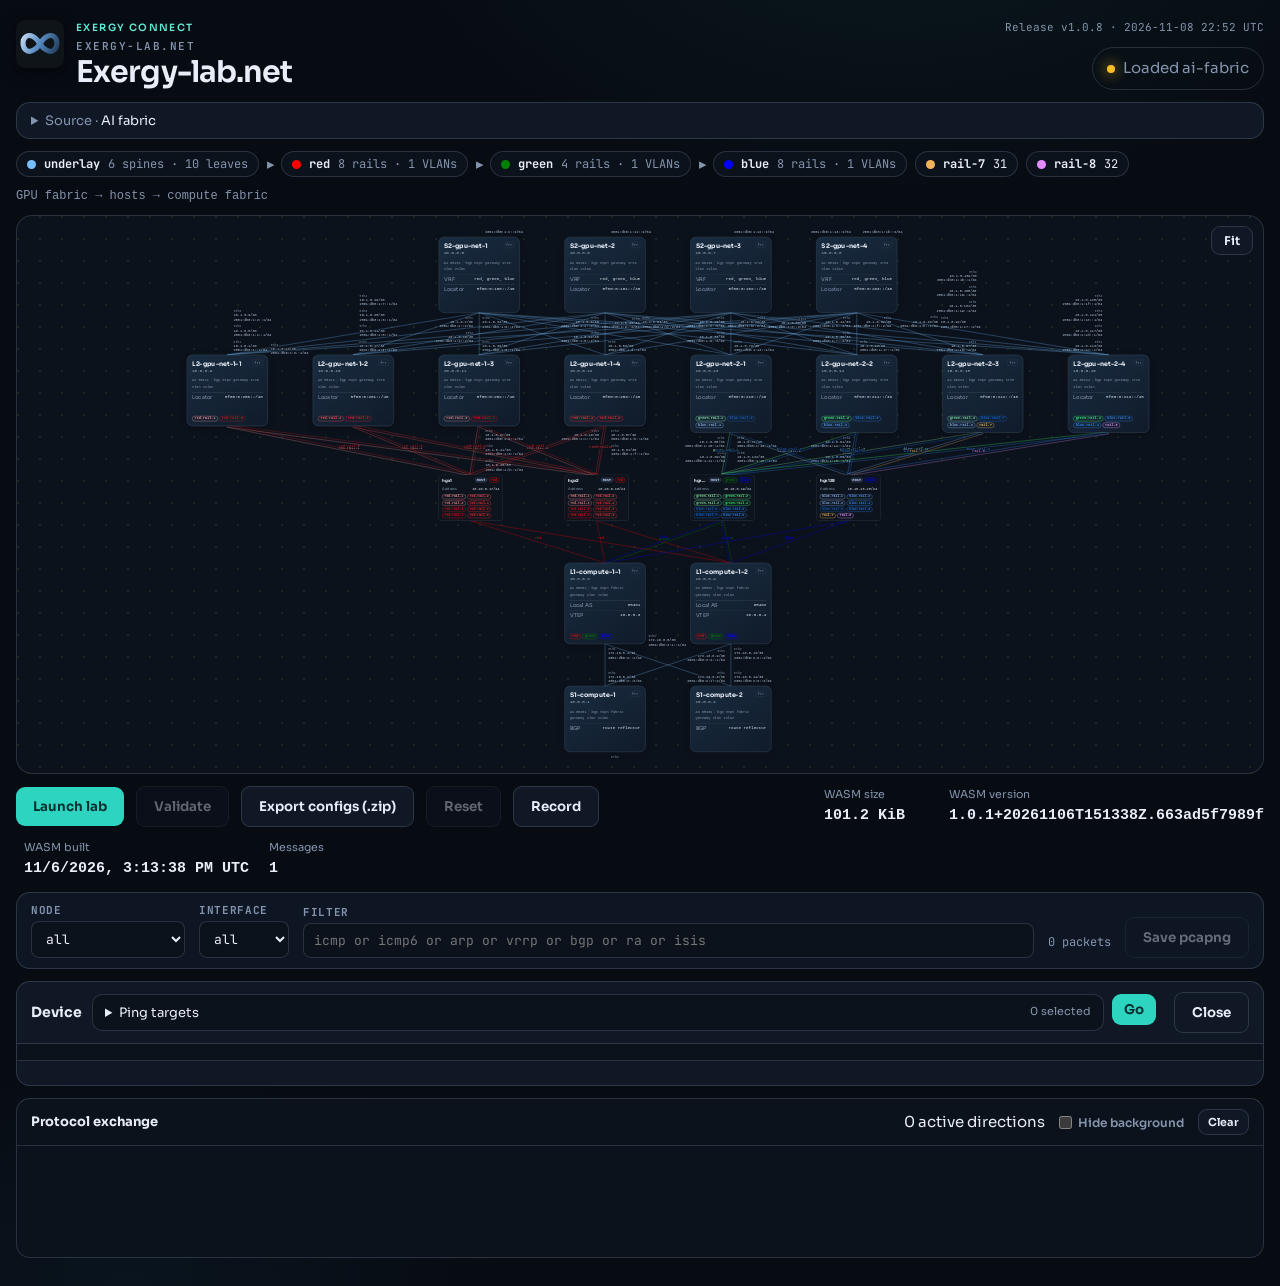
==== docs/lab.net/index.html @ 7f2e13d9 "Publish lab.net browser release v1.0.8 Source commit: 663ad5f7989fc6b03a94d990abc9e445df54688b" ====
<!doctype html><html lang=en><meta charset=utf-8><meta name=viewport content="width=device-width,initial-scale=1"><title>Exergy-lab.net — Exergy Connect</title><link rel=icon href=./favicon.svg type=image/svg+xml><link rel=preconnect href=https://fonts.googleapis.com><link rel=preconnect href=https://fonts.gstatic.com crossorigin><link href="https://fonts.googleapis.com/css2?family=JetBrains+Mono:wght@400;500;600&family=Sora:wght@400;500;600;700&display=swap" rel=stylesheet><link rel=stylesheet href=./styles.css><main><header><time class=release-date datetime=2026-11-08T22:52Z title="Release date and time (UTC)">Release v1.0.8 · 2026-11-08 22:52 UTC</time><div class=brand><img class=brand-logo src=./favicon.svg width=48 height=48 alt="Exergy Connect"><div class=brand-copy><div class=brand-kicker>Exergy Connect</div><p class=eyebrow id=lab-eyebrow>EXERGY-LAB.NET<h1>Exergy-lab.net</h1></div></div><div class=status><span id=status-dot></span><span id=status>Loading labs</span></div></header><section id=error-feedback class=error-feedback role=alert hidden><div><strong id=error-context></strong><p id=error-message></div><button type=button id=error-dismiss aria-label="Dismiss error">Dismiss</button></section><details id=source-selection class=source-selection open><summary>Source · <span id=source-selection-title>Choose a lab</span></summary><section class=lab-picker aria-label="Lab selection"><label for=lab-source>Source</label> <select id=lab-source disabled=disabled><option value=bundled>Bundled<option value=local-agent>Local agent</select> <label for=lab-select>Lab</label> <select id=lab-select disabled=disabled><option value="">Loading…</select> <button id=open-fabric-designer type=button class=secondary>Fabric designer</button> <button id=view-source type=button class=secondary disabled=disabled>View source</button><p class=lab-summary id=lab-summary>Choose a lab from <code>public/examples/</code>.</section></details><details id=lab-instructions class=lab-instructions hidden><summary>Lab instructions</summary><div data-instructions></div></details><dialog id=fabric-designer aria-labelledby=fabric-designer-title><form><h2 id=fabric-designer-title>Design a fabric</h2><p>Connect every leaf to every spine, and every spine to every superspine.<fieldset><legend>Scale</legend><label>Superspines <input name=superspines type=number min=0 max=16 step=1 value=0 required></label> <label>Spines <input name=spines type=number min=1 max=128 step=1 value=2 required></label> <label>Leaves <input name=leaves type=number min=1 max=256 step=1 value=4 required></label></fieldset><fieldset><legend>Test clients</legend><label>Clients per leaf <input name=clientsPerLeaf type=number min=0 max=8 step=1 value=1 required></label> <label>Client attachment <select name=clientMultihoming><option value=single>Single leaf<option value=ecmp>Routed ECMP<option value=bond>Bond — single IP</select> <small id=client-attachment-help></small></label></fieldset><fieldset><legend>Protocols</legend><label>IGP / underlay <select name=igp><option value=ospf>OSPF<option value=isis>IS-IS<option value=ebgp selected=selected>eBGP</select></label> <label>Overlay <select name=overlay><option value=none>None<option value=vxlan>VXLAN + EVPN<option value=srv6>SRv6</select></label></fieldset><label><input name=dualLoopback type=checkbox disabled=disabled> Dual loopbacks</label><p id=fabric-loopback-help>Select an overlay to use separate underlay and overlay loopbacks.<fieldset id=fabric-srv6-options hidden><legend>SRv6</legend><label><input name=srv6Static type=checkbox> Static transport</label> <label><input name=srv6Usid type=checkbox> SRv6 uSID</label><p>Generates locator and transport configuration. SRv6 data forwarding requires a native dataplane.</fieldset><output aria-live=polite></output><p role=alert><div class=fabric-designer-actions><button type=button class=secondary data-close>Cancel</button> <button type=submit>Generate and open lab</button></div></form></dialog><section class=topology id=topology aria-label="Lab topology"></section><section class=controls><button id=launch disabled=disabled>Launch lab</button> <button id=validate class=secondary disabled=disabled title="This lab has no validate section">Validate</button> <button id=export-configs class=secondary disabled=disabled>Export configs (.zip)</button> <button id=reset class=secondary disabled=disabled>Reset</button> <button id=capture class=secondary disabled=disabled>Record</button><div class=metric><span>WASM size</span><strong id=wasm-size>—</strong></div><div class=metric><span>WASM version</span><strong id=wasm-version>—</strong></div><div class=metric><span>WASM built</span><strong id=wasm-built>—</strong></div><div class=metric><span>Messages</span><strong id=message-count>0</strong></div></section><section class=capture-bar id=capture-bar hidden><label>Node <select id=capture-node><option value=all>all</select></label> <label>Interface <select id=capture-if><option value=all>all</select></label> <label class=capture-filter>Filter <input id=capture-filter spellcheck=false placeholder="icmp or icmp6 or arp or vrrp or bgp or ra or isis" autocomplete=off></label> <span id=capture-count>0 packets</span> <button type=button id=capture-save class=secondary disabled=disabled>Save pcapng</button></section><section class=inspect id=inspect hidden><div class=inspect-head><h2 id=inspect-title>Device</h2><div class=inspect-actions id=inspect-actions hidden><details id=ping-picker class=ping-picker><summary>Ping targets <span id=ping-selection-count>0 selected</span></summary><div class=ping-picker-body><div class=ping-picker-toolbar><span>Click targets to toggle</span> <button type=button id=ping-select-all class=secondary>Select all</button> <button type=button id=ping-clear class=secondary>Clear</button></div><div id=ping-target role=group aria-label="Ping targets"></div></div></details><button type=button id=ping-run>Go</button> <span id=mrc-actions></span></div><button type=button id=inspect-diff class=secondary hidden>Diff</button> <button type=button id=inspect-close class=secondary>Close</button></div><div id=inspect-diff-result aria-live=polite></div><div class=inspect-tabs id=inspect-tabs role=tablist></div><div class=inspect-pane id=inspect-body></div></section><section class=console-wrap><div class=console-head><h2>Protocol exchange</h2><div class=console-tools><span id=animation-summary title="Animations summarize bursts; recent individual events remain in the protocol log (latest 2,000 entries).">0 active directions</span> <label class=console-filter title="Hide periodic background traffic, including BGP keep-alives, from the protocol log and topology animation."><input id=hide-background type=checkbox> Hide background</label> <button id=clear>Clear</button></div></div><ol id=log class=console><li class=muted>Select a lab, then press “Launch lab”. Click a node to inspect RIB / ARP / MAC.</ol></section><dialog id=capture-dialog aria-labelledby=capture-title><div class=capture-viewer-toolbar><h2 id=capture-title>Packet capture</h2><button type=button id=capture-close class=secondary>Close</button></div><iframe id=capture-frame title="Packet capture viewer"></iframe></dialog><dialog id=source-dialog aria-labelledby=source-title><div class=source-toolbar><h2 id=source-title>Lab source</h2><div><button type=button id=source-document class=secondary>YAML</button> <button type=button id=source-resolved-yaml class=secondary>Resolved YAML</button> <button type=button id=source-resolved class=secondary>Resolved JSON</button> <button type=button id=source-copy class=secondary>Copy</button> <button type=button id=source-close class=secondary>Close</button></div></div><pre id=source-body></pre></dialog><dialog id=export-dialog aria-labelledby=export-title><form id=export-form><h2 id=export-title>Export device configs</h2><p>Choose the device flavors for this export.</p><label for=export-router-flavor>Routers</label> <select id=export-router-flavor></select> <label for=export-host-flavor>Hosts</label> <select id=export-host-flavor></select><p>Switches use Linux bridges.<details id=export-compatibility><summary>Flavor compatibility</summary><ul id=export-compatibility-list></ul></details><fieldset id=export-netbox><legend>NetBox</legend><p class=export-hint>Export runs the full validation gate, then creates the site, devices, wiring, and rendered configs. Allow this page's origin in NetBox <code>CORS_ORIGIN_WHITELIST</code>. Auth uses <code>Authorization: Token</code>.</p><label for=export-netbox-url>URL</label> <input id=export-netbox-url name=netboxUrl type=url placeholder=http://127.0.0.1:8000 autocomplete=off> <label for=export-netbox-token>API token</label> <input id=export-netbox-token name=netboxToken type=password autocomplete=off> <label class=export-remember><input id=export-netbox-remember type=checkbox> Save URL and token in this browser</label> <label for=export-netbox-site>Site name</label> <input id=export-netbox-site name=netboxSite autocomplete=off><div class=export-budgets><label>Spine ports <input id=export-budget-spine name=budgetSpine type=number min=1 value=64></label> <label>Leaf ports <input id=export-budget-leaf name=budgetLeaf type=number min=1 value=64></label> <label>Host ports <input id=export-budget-host name=budgetHost type=number min=1 value=10></label></div></fieldset><p id=export-error role=alert hidden><div id=export-progress hidden><div class=export-progress-track aria-hidden=true><div id=export-progress-bar class=export-progress-bar></div></div><p id=export-status role=status aria-live=polite></div><div class=export-actions><button type=button id=export-cancel class=secondary>Cancel</button> <button type=button id=export-netbox-submit class=secondary>Export to NetBox</button> <button type=submit>Download ZIP</button></div></form></dialog></main><script type=module src=./app.js></script>
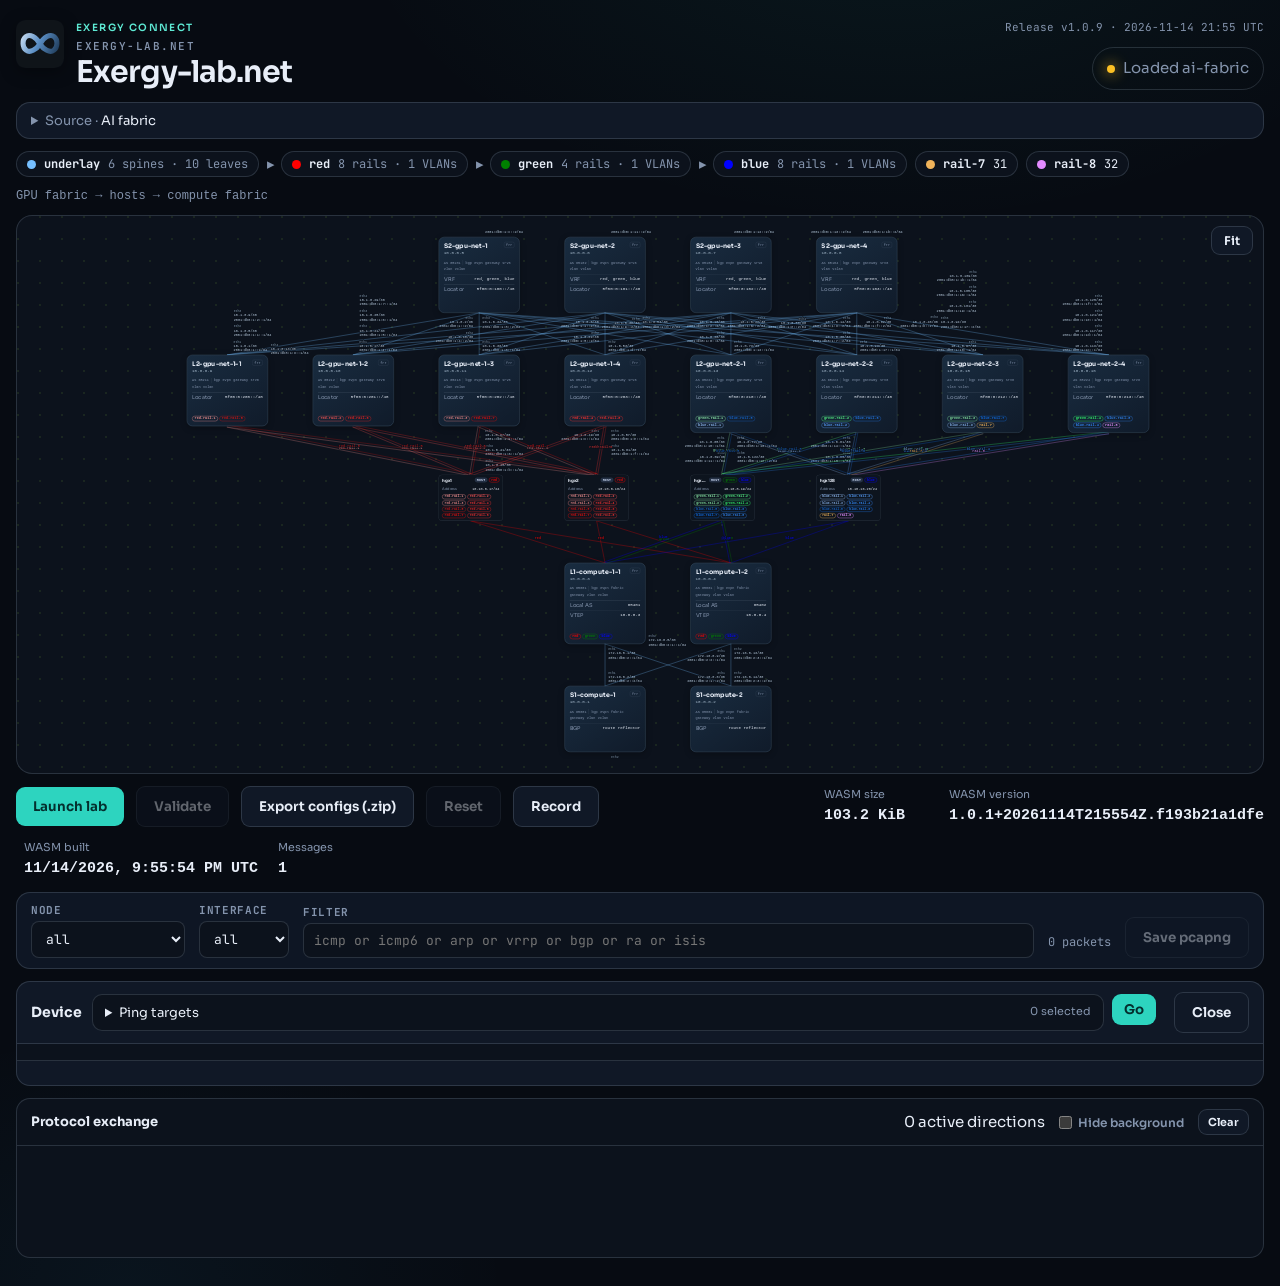
==== commit 0652efb2: "Publish lab.net browser release v1.0.9 Source commit: f193b21a1dfeab63eca762823378514d87c9596d" ====
--- a/docs/lab.net/index.html
+++ b/docs/lab.net/index.html
@@ -1 +1 @@
-<!doctype html><html lang=en><meta charset=utf-8><meta name=viewport content="width=device-width,initial-scale=1"><title>Exergy-lab.net — Exergy Connect</title><link rel=icon href=./favicon.svg type=image/svg+xml><link rel=preconnect href=https://fonts.googleapis.com><link rel=preconnect href=https://fonts.gstatic.com crossorigin><link href="https://fonts.googleapis.com/css2?family=JetBrains+Mono:wght@400;500;600&family=Sora:wght@400;500;600;700&display=swap" rel=stylesheet><link rel=stylesheet href=./styles.css><main><header><time class=release-date datetime=2026-11-08T22:52Z title="Release date and time (UTC)">Release v1.0.8 · 2026-11-08 22:52 UTC</time><div class=brand><img class=brand-logo src=./favicon.svg width=48 height=48 alt="Exergy Connect"><div class=brand-copy><div class=brand-kicker>Exergy Connect</div><p class=eyebrow id=lab-eyebrow>EXERGY-LAB.NET<h1>Exergy-lab.net</h1></div></div><div class=status><span id=status-dot></span><span id=status>Loading labs</span></div></header><section id=error-feedback class=error-feedback role=alert hidden><div><strong id=error-context></strong><p id=error-message></div><button type=button id=error-dismiss aria-label="Dismiss error">Dismiss</button></section><details id=source-selection class=source-selection open><summary>Source · <span id=source-selection-title>Choose a lab</span></summary><section class=lab-picker aria-label="Lab selection"><label for=lab-source>Source</label> <select id=lab-source disabled=disabled><option value=bundled>Bundled<option value=local-agent>Local agent</select> <label for=lab-select>Lab</label> <select id=lab-select disabled=disabled><option value="">Loading…</select> <button id=open-fabric-designer type=button class=secondary>Fabric designer</button> <button id=view-source type=button class=secondary disabled=disabled>View source</button><p class=lab-summary id=lab-summary>Choose a lab from <code>public/examples/</code>.</section></details><details id=lab-instructions class=lab-instructions hidden><summary>Lab instructions</summary><div data-instructions></div></details><dialog id=fabric-designer aria-labelledby=fabric-designer-title><form><h2 id=fabric-designer-title>Design a fabric</h2><p>Connect every leaf to every spine, and every spine to every superspine.<fieldset><legend>Scale</legend><label>Superspines <input name=superspines type=number min=0 max=16 step=1 value=0 required></label> <label>Spines <input name=spines type=number min=1 max=128 step=1 value=2 required></label> <label>Leaves <input name=leaves type=number min=1 max=256 step=1 value=4 required></label></fieldset><fieldset><legend>Test clients</legend><label>Clients per leaf <input name=clientsPerLeaf type=number min=0 max=8 step=1 value=1 required></label> <label>Client attachment <select name=clientMultihoming><option value=single>Single leaf<option value=ecmp>Routed ECMP<option value=bond>Bond — single IP</select> <small id=client-attachment-help></small></label></fieldset><fieldset><legend>Protocols</legend><label>IGP / underlay <select name=igp><option value=ospf>OSPF<option value=isis>IS-IS<option value=ebgp selected=selected>eBGP</select></label> <label>Overlay <select name=overlay><option value=none>None<option value=vxlan>VXLAN + EVPN<option value=srv6>SRv6</select></label></fieldset><label><input name=dualLoopback type=checkbox disabled=disabled> Dual loopbacks</label><p id=fabric-loopback-help>Select an overlay to use separate underlay and overlay loopbacks.<fieldset id=fabric-srv6-options hidden><legend>SRv6</legend><label><input name=srv6Static type=checkbox> Static transport</label> <label><input name=srv6Usid type=checkbox> SRv6 uSID</label><p>Generates locator and transport configuration. SRv6 data forwarding requires a native dataplane.</fieldset><output aria-live=polite></output><p role=alert><div class=fabric-designer-actions><button type=button class=secondary data-close>Cancel</button> <button type=submit>Generate and open lab</button></div></form></dialog><section class=topology id=topology aria-label="Lab topology"></section><section class=controls><button id=launch disabled=disabled>Launch lab</button> <button id=validate class=secondary disabled=disabled title="This lab has no validate section">Validate</button> <button id=export-configs class=secondary disabled=disabled>Export configs (.zip)</button> <button id=reset class=secondary disabled=disabled>Reset</button> <button id=capture class=secondary disabled=disabled>Record</button><div class=metric><span>WASM size</span><strong id=wasm-size>—</strong></div><div class=metric><span>WASM version</span><strong id=wasm-version>—</strong></div><div class=metric><span>WASM built</span><strong id=wasm-built>—</strong></div><div class=metric><span>Messages</span><strong id=message-count>0</strong></div></section><section class=capture-bar id=capture-bar hidden><label>Node <select id=capture-node><option value=all>all</select></label> <label>Interface <select id=capture-if><option value=all>all</select></label> <label class=capture-filter>Filter <input id=capture-filter spellcheck=false placeholder="icmp or icmp6 or arp or vrrp or bgp or ra or isis" autocomplete=off></label> <span id=capture-count>0 packets</span> <button type=button id=capture-save class=secondary disabled=disabled>Save pcapng</button></section><section class=inspect id=inspect hidden><div class=inspect-head><h2 id=inspect-title>Device</h2><div class=inspect-actions id=inspect-actions hidden><details id=ping-picker class=ping-picker><summary>Ping targets <span id=ping-selection-count>0 selected</span></summary><div class=ping-picker-body><div class=ping-picker-toolbar><span>Click targets to toggle</span> <button type=button id=ping-select-all class=secondary>Select all</button> <button type=button id=ping-clear class=secondary>Clear</button></div><div id=ping-target role=group aria-label="Ping targets"></div></div></details><button type=button id=ping-run>Go</button> <span id=mrc-actions></span></div><button type=button id=inspect-diff class=secondary hidden>Diff</button> <button type=button id=inspect-close class=secondary>Close</button></div><div id=inspect-diff-result aria-live=polite></div><div class=inspect-tabs id=inspect-tabs role=tablist></div><div class=inspect-pane id=inspect-body></div></section><section class=console-wrap><div class=console-head><h2>Protocol exchange</h2><div class=console-tools><span id=animation-summary title="Animations summarize bursts; recent individual events remain in the protocol log (latest 2,000 entries).">0 active directions</span> <label class=console-filter title="Hide periodic background traffic, including BGP keep-alives, from the protocol log and topology animation."><input id=hide-background type=checkbox> Hide background</label> <button id=clear>Clear</button></div></div><ol id=log class=console><li class=muted>Select a lab, then press “Launch lab”. Click a node to inspect RIB / ARP / MAC.</ol></section><dialog id=capture-dialog aria-labelledby=capture-title><div class=capture-viewer-toolbar><h2 id=capture-title>Packet capture</h2><button type=button id=capture-close class=secondary>Close</button></div><iframe id=capture-frame title="Packet capture viewer"></iframe></dialog><dialog id=source-dialog aria-labelledby=source-title><div class=source-toolbar><h2 id=source-title>Lab source</h2><div><button type=button id=source-document class=secondary>YAML</button> <button type=button id=source-resolved-yaml class=secondary>Resolved YAML</button> <button type=button id=source-resolved class=secondary>Resolved JSON</button> <button type=button id=source-copy class=secondary>Copy</button> <button type=button id=source-close class=secondary>Close</button></div></div><pre id=source-body></pre></dialog><dialog id=export-dialog aria-labelledby=export-title><form id=export-form><h2 id=export-title>Export device configs</h2><p>Choose the device flavors for this export.</p><label for=export-router-flavor>Routers</label> <select id=export-router-flavor></select> <label for=export-host-flavor>Hosts</label> <select id=export-host-flavor></select><p>Switches use Linux bridges.<details id=export-compatibility><summary>Flavor compatibility</summary><ul id=export-compatibility-list></ul></details><fieldset id=export-netbox><legend>NetBox</legend><p class=export-hint>Export runs the full validation gate, then creates the site, devices, wiring, and rendered configs. Allow this page's origin in NetBox <code>CORS_ORIGIN_WHITELIST</code>. Auth uses <code>Authorization: Token</code>.</p><label for=export-netbox-url>URL</label> <input id=export-netbox-url name=netboxUrl type=url placeholder=http://127.0.0.1:8000 autocomplete=off> <label for=export-netbox-token>API token</label> <input id=export-netbox-token name=netboxToken type=password autocomplete=off> <label class=export-remember><input id=export-netbox-remember type=checkbox> Save URL and token in this browser</label> <label for=export-netbox-site>Site name</label> <input id=export-netbox-site name=netboxSite autocomplete=off><div class=export-budgets><label>Spine ports <input id=export-budget-spine name=budgetSpine type=number min=1 value=64></label> <label>Leaf ports <input id=export-budget-leaf name=budgetLeaf type=number min=1 value=64></label> <label>Host ports <input id=export-budget-host name=budgetHost type=number min=1 value=10></label></div></fieldset><p id=export-error role=alert hidden><div id=export-progress hidden><div class=export-progress-track aria-hidden=true><div id=export-progress-bar class=export-progress-bar></div></div><p id=export-status role=status aria-live=polite></div><div class=export-actions><button type=button id=export-cancel class=secondary>Cancel</button> <button type=button id=export-netbox-submit class=secondary>Export to NetBox</button> <button type=submit>Download ZIP</button></div></form></dialog></main><script type=module src=./app.js></script>+<!doctype html><html lang=en><meta charset=utf-8><meta name=viewport content="width=device-width,initial-scale=1"><title>Exergy-lab.net — Exergy Connect</title><link rel=icon href=./favicon.svg type=image/svg+xml><link rel=preconnect href=https://fonts.googleapis.com><link rel=preconnect href=https://fonts.gstatic.com crossorigin><link href="https://fonts.googleapis.com/css2?family=JetBrains+Mono:wght@400;500;600&family=Sora:wght@400;500;600;700&display=swap" rel=stylesheet><link rel=stylesheet href=./styles.css><main><header><time class=release-date datetime=2026-11-14T21:55Z title="Release date and time (UTC)">Release v1.0.9 · 2026-11-14 21:55 UTC</time><div class=brand><img class=brand-logo src=./favicon.svg width=48 height=48 alt="Exergy Connect"><div class=brand-copy><div class=brand-kicker>Exergy Connect</div><p class=eyebrow id=lab-eyebrow>EXERGY-LAB.NET<h1>Exergy-lab.net</h1></div></div><div class=status><span id=status-dot></span><span id=status>Loading labs</span></div></header><section id=error-feedback class=error-feedback role=alert hidden><div><strong id=error-context></strong><p id=error-message></div><button type=button id=error-dismiss aria-label="Dismiss error">Dismiss</button></section><details id=source-selection class=source-selection open><summary>Source · <span id=source-selection-title>Choose a lab</span></summary><section class=lab-picker aria-label="Lab selection"><label for=lab-source>Source</label> <select id=lab-source disabled=disabled><option value=bundled>Bundled<option value=local-agent>Local agent</select> <label for=lab-select>Lab</label> <select id=lab-select disabled=disabled><option value="">Loading…</select> <button id=open-fabric-designer type=button class=secondary>Fabric designer</button> <button id=view-source type=button class=secondary disabled=disabled>View source</button><p class=lab-summary id=lab-summary>Choose a lab from <code>public/examples/</code>.</section></details><details id=lab-instructions class=lab-instructions hidden><summary>Lab instructions</summary><div data-instructions></div></details><dialog id=fabric-designer aria-labelledby=fabric-designer-title><form><h2 id=fabric-designer-title>Design a fabric</h2><p>Connect every leaf to every spine, and every spine to every superspine.<fieldset><legend>Scale</legend><label>Superspines <input name=superspines type=number min=0 max=16 step=1 value=0 required></label> <label>Spines <input name=spines type=number min=1 max=128 step=1 value=2 required></label> <label>Leaves <input name=leaves type=number min=1 max=256 step=1 value=4 required></label></fieldset><fieldset><legend>Test clients</legend><label>Clients per leaf <input name=clientsPerLeaf type=number min=0 max=8 step=1 value=1 required></label> <label>Client attachment <select name=clientMultihoming><option value=single>Single leaf<option value=ecmp>Routed ECMP<option value=bond>Bond — single IP</select> <small id=client-attachment-help></small></label></fieldset><fieldset><legend>Protocols</legend><label>IGP / underlay <select name=igp><option value=ospf>OSPF<option value=isis>IS-IS<option value=ebgp selected=selected>eBGP</select></label> <label>Overlay <select name=overlay><option value=none>None<option value=vxlan>VXLAN + EVPN<option value=srv6>SRv6</select></label></fieldset><label><input name=dualLoopback type=checkbox disabled=disabled> Dual loopbacks</label><p id=fabric-loopback-help>Select an overlay to use separate underlay and overlay loopbacks.<fieldset id=fabric-srv6-options hidden><legend>SRv6</legend><label><input name=srv6Static type=checkbox> Static transport</label> <label><input name=srv6Usid type=checkbox> SRv6 uSID</label><p>Generates locator and transport configuration. SRv6 data forwarding requires a native dataplane.</fieldset><output aria-live=polite></output><p role=alert><div class=fabric-designer-actions><button type=button class=secondary data-close>Cancel</button> <button type=submit>Generate and open lab</button></div></form></dialog><section class=topology id=topology aria-label="Lab topology"></section><section class=controls><button id=launch disabled=disabled>Launch lab</button> <button id=validate class=secondary disabled=disabled title="This lab has no validate section">Validate</button> <button id=export-configs class=secondary disabled=disabled>Export configs (.zip)</button> <button id=reset class=secondary disabled=disabled>Reset</button> <button id=capture class=secondary disabled=disabled>Record</button><div class=metric><span>WASM size</span><strong id=wasm-size>—</strong></div><div class=metric><span>WASM version</span><strong id=wasm-version>—</strong></div><div class=metric><span>WASM built</span><strong id=wasm-built>—</strong></div><div class=metric><span>Messages</span><strong id=message-count>0</strong></div></section><section class=capture-bar id=capture-bar hidden><label>Node <select id=capture-node><option value=all>all</select></label> <label>Interface <select id=capture-if><option value=all>all</select></label> <label class=capture-filter>Filter <input id=capture-filter spellcheck=false placeholder="icmp or icmp6 or arp or vrrp or bgp or ra or isis" autocomplete=off></label> <span id=capture-count>0 packets</span> <button type=button id=capture-save class=secondary disabled=disabled>Save pcapng</button></section><section class=inspect id=inspect hidden><div class=inspect-head><h2 id=inspect-title>Device</h2><div class=inspect-actions id=inspect-actions hidden><details id=ping-picker class=ping-picker><summary>Ping targets <span id=ping-selection-count>0 selected</span></summary><div class=ping-picker-body><div class=ping-picker-toolbar><span>Click targets to toggle</span> <button type=button id=ping-select-all class=secondary>Select all</button> <button type=button id=ping-clear class=secondary>Clear</button></div><div id=ping-target role=group aria-label="Ping targets"></div></div></details><button type=button id=ping-run>Go</button> <span id=mrc-actions></span></div><button type=button id=inspect-diff class=secondary hidden>Diff</button> <button type=button id=inspect-close class=secondary>Close</button></div><div id=inspect-diff-result aria-live=polite></div><div class=inspect-tabs id=inspect-tabs role=tablist></div><div class=inspect-pane id=inspect-body></div></section><section class=console-wrap><div class=console-head><h2>Protocol exchange</h2><div class=console-tools><span id=animation-summary title="Animations summarize bursts; recent individual events remain in the protocol log (latest 2,000 entries).">0 active directions</span> <label class=console-filter title="Hide periodic background traffic, including BGP keep-alives, from the protocol log and topology animation."><input id=hide-background type=checkbox> Hide background</label> <button id=clear>Clear</button></div></div><ol id=log class=console><li class=muted>Select a lab, then press “Launch lab”. Click a node to inspect RIB / ARP / MAC.</ol></section><dialog id=capture-dialog aria-labelledby=capture-title><div class=capture-viewer-toolbar><h2 id=capture-title>Packet capture</h2><button type=button id=capture-close class=secondary>Close</button></div><iframe id=capture-frame title="Packet capture viewer"></iframe></dialog><dialog id=source-dialog aria-labelledby=source-title><div class=source-toolbar><h2 id=source-title>Lab source</h2><div><button type=button id=source-document class=secondary>YAML</button> <button type=button id=source-resolved-yaml class=secondary>Resolved YAML</button> <button type=button id=source-resolved class=secondary>Resolved JSON</button> <button type=button id=source-copy class=secondary>Copy</button> <button type=button id=source-close class=secondary>Close</button></div></div><pre id=source-body></pre></dialog><dialog id=export-dialog aria-labelledby=export-title><form id=export-form><h2 id=export-title>Export device configs</h2><p>Choose the device flavors for this export.</p><label for=export-router-flavor>Routers</label> <select id=export-router-flavor></select> <label for=export-host-flavor>Hosts</label> <select id=export-host-flavor></select><p>Switches use Linux bridges.<details id=export-compatibility><summary>Flavor compatibility</summary><ul id=export-compatibility-list></ul></details><fieldset id=export-netbox><legend>NetBox</legend><p class=export-hint>Export runs the full validation gate, then creates the site, devices, wiring, and rendered configs. Allow this page's origin in NetBox <code>CORS_ORIGIN_WHITELIST</code>. Auth uses <code>Authorization: Token</code>.</p><label for=export-netbox-url>URL</label> <input id=export-netbox-url name=netboxUrl type=url placeholder=http://127.0.0.1:8000 autocomplete=off> <label for=export-netbox-token>API token</label> <input id=export-netbox-token name=netboxToken type=password autocomplete=off> <label class=export-remember><input id=export-netbox-remember type=checkbox> Save URL and token in this browser</label> <label for=export-netbox-site>Site name</label> <input id=export-netbox-site name=netboxSite autocomplete=off><div class=export-budgets><label>Spine ports <input id=export-budget-spine name=budgetSpine type=number min=1 value=64></label> <label>Leaf ports <input id=export-budget-leaf name=budgetLeaf type=number min=1 value=64></label> <label>Host ports <input id=export-budget-host name=budgetHost type=number min=1 value=10></label></div></fieldset><p id=export-error role=alert hidden><div id=export-progress hidden><div class=export-progress-track aria-hidden=true><div id=export-progress-bar class=export-progress-bar></div></div><p id=export-status role=status aria-live=polite></div><div class=export-actions><button type=button id=export-cancel class=secondary>Cancel</button> <button type=button id=export-netbox-submit class=secondary>Export to NetBox</button> <button type=submit>Download ZIP</button></div></form></dialog></main><script type=module src=./app.js></script>
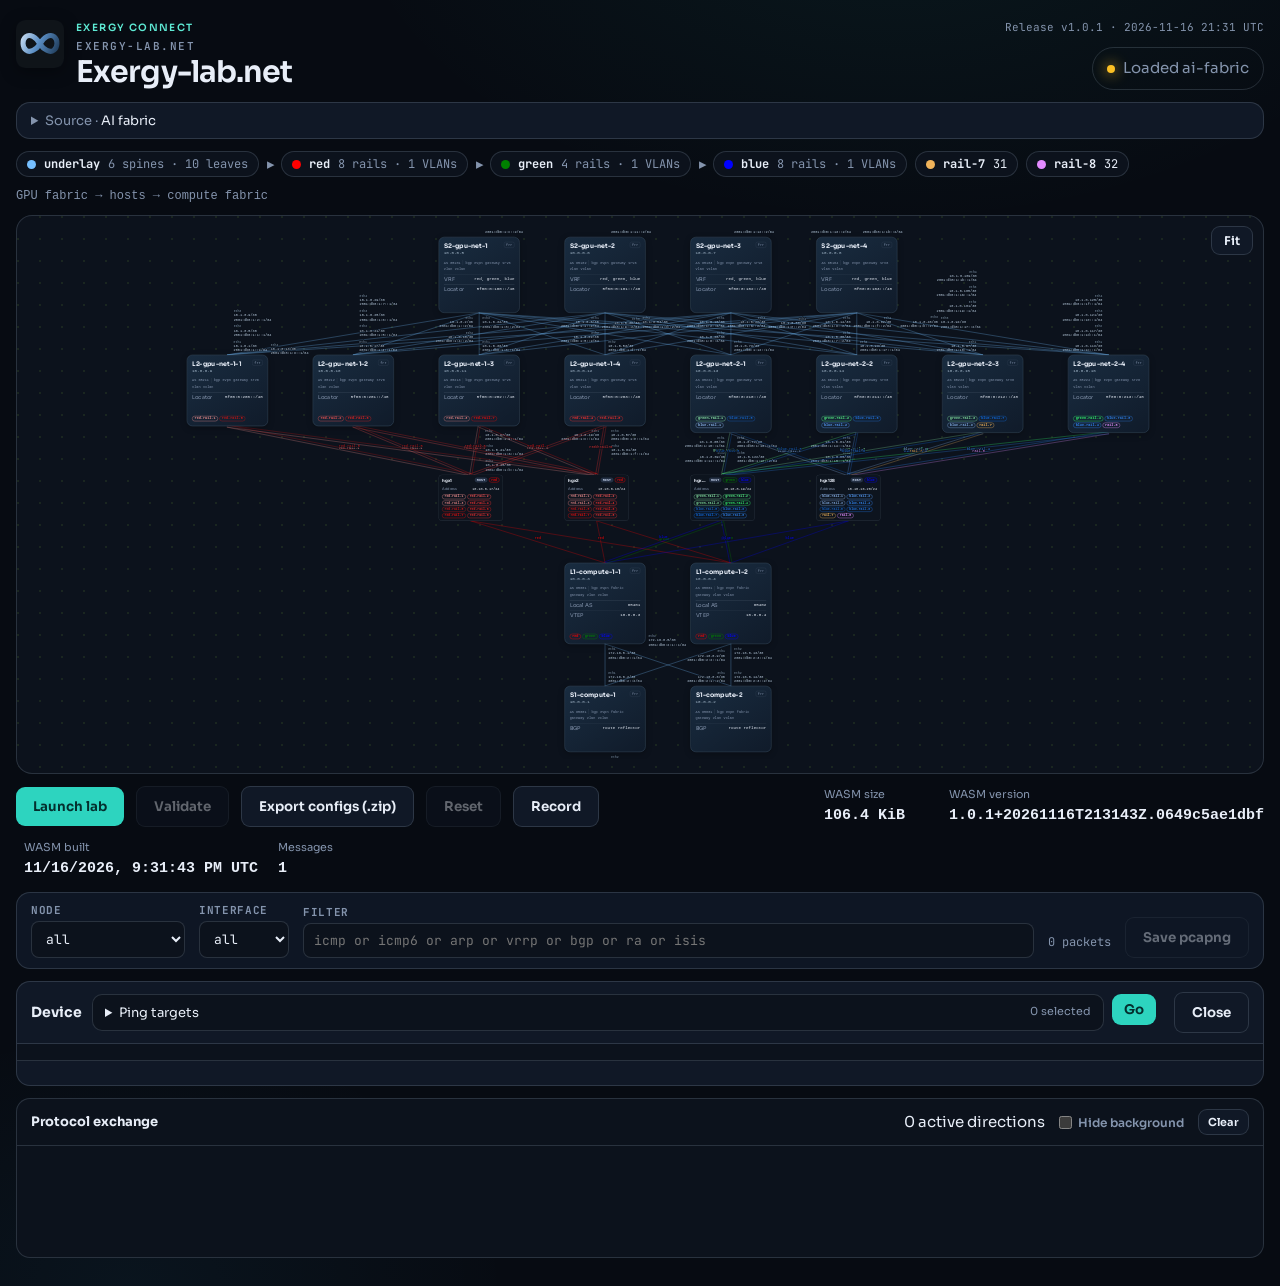
==== commit 1d4de59b: "Publish lab.net browser release v1.0.1 Source commit: 0649c5ae1dbf130adcea2ef7913482204cd4895e" ====
--- a/docs/lab.net/index.html
+++ b/docs/lab.net/index.html
@@ -1 +1 @@
-<!doctype html><html lang=en><meta charset=utf-8><meta name=viewport content="width=device-width,initial-scale=1"><title>Exergy-lab.net — Exergy Connect</title><link rel=icon href=./favicon.svg type=image/svg+xml><link rel=preconnect href=https://fonts.googleapis.com><link rel=preconnect href=https://fonts.gstatic.com crossorigin><link href="https://fonts.googleapis.com/css2?family=JetBrains+Mono:wght@400;500;600&family=Sora:wght@400;500;600;700&display=swap" rel=stylesheet><link rel=stylesheet href=./styles.css><main><header><time class=release-date datetime=2026-11-14T21:55Z title="Release date and time (UTC)">Release v1.0.9 · 2026-11-14 21:55 UTC</time><div class=brand><img class=brand-logo src=./favicon.svg width=48 height=48 alt="Exergy Connect"><div class=brand-copy><div class=brand-kicker>Exergy Connect</div><p class=eyebrow id=lab-eyebrow>EXERGY-LAB.NET<h1>Exergy-lab.net</h1></div></div><div class=status><span id=status-dot></span><span id=status>Loading labs</span></div></header><section id=error-feedback class=error-feedback role=alert hidden><div><strong id=error-context></strong><p id=error-message></div><button type=button id=error-dismiss aria-label="Dismiss error">Dismiss</button></section><details id=source-selection class=source-selection open><summary>Source · <span id=source-selection-title>Choose a lab</span></summary><section class=lab-picker aria-label="Lab selection"><label for=lab-source>Source</label> <select id=lab-source disabled=disabled><option value=bundled>Bundled<option value=local-agent>Local agent</select> <label for=lab-select>Lab</label> <select id=lab-select disabled=disabled><option value="">Loading…</select> <button id=open-fabric-designer type=button class=secondary>Fabric designer</button> <button id=view-source type=button class=secondary disabled=disabled>View source</button><p class=lab-summary id=lab-summary>Choose a lab from <code>public/examples/</code>.</section></details><details id=lab-instructions class=lab-instructions hidden><summary>Lab instructions</summary><div data-instructions></div></details><dialog id=fabric-designer aria-labelledby=fabric-designer-title><form><h2 id=fabric-designer-title>Design a fabric</h2><p>Connect every leaf to every spine, and every spine to every superspine.<fieldset><legend>Scale</legend><label>Superspines <input name=superspines type=number min=0 max=16 step=1 value=0 required></label> <label>Spines <input name=spines type=number min=1 max=128 step=1 value=2 required></label> <label>Leaves <input name=leaves type=number min=1 max=256 step=1 value=4 required></label></fieldset><fieldset><legend>Test clients</legend><label>Clients per leaf <input name=clientsPerLeaf type=number min=0 max=8 step=1 value=1 required></label> <label>Client attachment <select name=clientMultihoming><option value=single>Single leaf<option value=ecmp>Routed ECMP<option value=bond>Bond — single IP</select> <small id=client-attachment-help></small></label></fieldset><fieldset><legend>Protocols</legend><label>IGP / underlay <select name=igp><option value=ospf>OSPF<option value=isis>IS-IS<option value=ebgp selected=selected>eBGP</select></label> <label>Overlay <select name=overlay><option value=none>None<option value=vxlan>VXLAN + EVPN<option value=srv6>SRv6</select></label></fieldset><label><input name=dualLoopback type=checkbox disabled=disabled> Dual loopbacks</label><p id=fabric-loopback-help>Select an overlay to use separate underlay and overlay loopbacks.<fieldset id=fabric-srv6-options hidden><legend>SRv6</legend><label><input name=srv6Static type=checkbox> Static transport</label> <label><input name=srv6Usid type=checkbox> SRv6 uSID</label><p>Generates locator and transport configuration. SRv6 data forwarding requires a native dataplane.</fieldset><output aria-live=polite></output><p role=alert><div class=fabric-designer-actions><button type=button class=secondary data-close>Cancel</button> <button type=submit>Generate and open lab</button></div></form></dialog><section class=topology id=topology aria-label="Lab topology"></section><section class=controls><button id=launch disabled=disabled>Launch lab</button> <button id=validate class=secondary disabled=disabled title="This lab has no validate section">Validate</button> <button id=export-configs class=secondary disabled=disabled>Export configs (.zip)</button> <button id=reset class=secondary disabled=disabled>Reset</button> <button id=capture class=secondary disabled=disabled>Record</button><div class=metric><span>WASM size</span><strong id=wasm-size>—</strong></div><div class=metric><span>WASM version</span><strong id=wasm-version>—</strong></div><div class=metric><span>WASM built</span><strong id=wasm-built>—</strong></div><div class=metric><span>Messages</span><strong id=message-count>0</strong></div></section><section class=capture-bar id=capture-bar hidden><label>Node <select id=capture-node><option value=all>all</select></label> <label>Interface <select id=capture-if><option value=all>all</select></label> <label class=capture-filter>Filter <input id=capture-filter spellcheck=false placeholder="icmp or icmp6 or arp or vrrp or bgp or ra or isis" autocomplete=off></label> <span id=capture-count>0 packets</span> <button type=button id=capture-save class=secondary disabled=disabled>Save pcapng</button></section><section class=inspect id=inspect hidden><div class=inspect-head><h2 id=inspect-title>Device</h2><div class=inspect-actions id=inspect-actions hidden><details id=ping-picker class=ping-picker><summary>Ping targets <span id=ping-selection-count>0 selected</span></summary><div class=ping-picker-body><div class=ping-picker-toolbar><span>Click targets to toggle</span> <button type=button id=ping-select-all class=secondary>Select all</button> <button type=button id=ping-clear class=secondary>Clear</button></div><div id=ping-target role=group aria-label="Ping targets"></div></div></details><button type=button id=ping-run>Go</button> <span id=mrc-actions></span></div><button type=button id=inspect-diff class=secondary hidden>Diff</button> <button type=button id=inspect-close class=secondary>Close</button></div><div id=inspect-diff-result aria-live=polite></div><div class=inspect-tabs id=inspect-tabs role=tablist></div><div class=inspect-pane id=inspect-body></div></section><section class=console-wrap><div class=console-head><h2>Protocol exchange</h2><div class=console-tools><span id=animation-summary title="Animations summarize bursts; recent individual events remain in the protocol log (latest 2,000 entries).">0 active directions</span> <label class=console-filter title="Hide periodic background traffic, including BGP keep-alives, from the protocol log and topology animation."><input id=hide-background type=checkbox> Hide background</label> <button id=clear>Clear</button></div></div><ol id=log class=console><li class=muted>Select a lab, then press “Launch lab”. Click a node to inspect RIB / ARP / MAC.</ol></section><dialog id=capture-dialog aria-labelledby=capture-title><div class=capture-viewer-toolbar><h2 id=capture-title>Packet capture</h2><button type=button id=capture-close class=secondary>Close</button></div><iframe id=capture-frame title="Packet capture viewer"></iframe></dialog><dialog id=source-dialog aria-labelledby=source-title><div class=source-toolbar><h2 id=source-title>Lab source</h2><div><button type=button id=source-document class=secondary>YAML</button> <button type=button id=source-resolved-yaml class=secondary>Resolved YAML</button> <button type=button id=source-resolved class=secondary>Resolved JSON</button> <button type=button id=source-copy class=secondary>Copy</button> <button type=button id=source-close class=secondary>Close</button></div></div><pre id=source-body></pre></dialog><dialog id=export-dialog aria-labelledby=export-title><form id=export-form><h2 id=export-title>Export device configs</h2><p>Choose the device flavors for this export.</p><label for=export-router-flavor>Routers</label> <select id=export-router-flavor></select> <label for=export-host-flavor>Hosts</label> <select id=export-host-flavor></select><p>Switches use Linux bridges.<details id=export-compatibility><summary>Flavor compatibility</summary><ul id=export-compatibility-list></ul></details><fieldset id=export-netbox><legend>NetBox</legend><p class=export-hint>Export runs the full validation gate, then creates the site, devices, wiring, and rendered configs. Allow this page's origin in NetBox <code>CORS_ORIGIN_WHITELIST</code>. Auth uses <code>Authorization: Token</code>.</p><label for=export-netbox-url>URL</label> <input id=export-netbox-url name=netboxUrl type=url placeholder=http://127.0.0.1:8000 autocomplete=off> <label for=export-netbox-token>API token</label> <input id=export-netbox-token name=netboxToken type=password autocomplete=off> <label class=export-remember><input id=export-netbox-remember type=checkbox> Save URL and token in this browser</label> <label for=export-netbox-site>Site name</label> <input id=export-netbox-site name=netboxSite autocomplete=off><div class=export-budgets><label>Spine ports <input id=export-budget-spine name=budgetSpine type=number min=1 value=64></label> <label>Leaf ports <input id=export-budget-leaf name=budgetLeaf type=number min=1 value=64></label> <label>Host ports <input id=export-budget-host name=budgetHost type=number min=1 value=10></label></div></fieldset><p id=export-error role=alert hidden><div id=export-progress hidden><div class=export-progress-track aria-hidden=true><div id=export-progress-bar class=export-progress-bar></div></div><p id=export-status role=status aria-live=polite></div><div class=export-actions><button type=button id=export-cancel class=secondary>Cancel</button> <button type=button id=export-netbox-submit class=secondary>Export to NetBox</button> <button type=submit>Download ZIP</button></div></form></dialog></main><script type=module src=./app.js></script>+<!doctype html><html lang=en><meta charset=utf-8><meta name=viewport content="width=device-width,initial-scale=1"><title>Exergy-lab.net — Exergy Connect</title><link rel=icon href=./favicon.svg type=image/svg+xml><link rel=preconnect href=https://fonts.googleapis.com><link rel=preconnect href=https://fonts.gstatic.com crossorigin><link href="https://fonts.googleapis.com/css2?family=JetBrains+Mono:wght@400;500;600&family=Sora:wght@400;500;600;700&display=swap" rel=stylesheet><link rel=stylesheet href=./styles.css><main><header><time class=release-date datetime=2026-11-16T21:31Z title="Release date and time (UTC)">Release v1.0.1 · 2026-11-16 21:31 UTC</time><div class=brand><img class=brand-logo src=./favicon.svg width=48 height=48 alt="Exergy Connect"><div class=brand-copy><div class=brand-kicker>Exergy Connect</div><p class=eyebrow id=lab-eyebrow>EXERGY-LAB.NET<h1>Exergy-lab.net</h1></div></div><div class=status><span id=status-dot></span><span id=status>Loading labs</span></div></header><section id=error-feedback class=error-feedback role=alert hidden><div><strong id=error-context></strong><p id=error-message></div><button type=button id=error-dismiss aria-label="Dismiss error">Dismiss</button></section><details id=source-selection class=source-selection open><summary>Source · <span id=source-selection-title>Choose a lab</span></summary><section class=lab-picker aria-label="Lab selection"><label for=lab-source>Source</label> <select id=lab-source disabled=disabled><option value=bundled>Bundled<option value=local-agent>Local agent</select> <label for=lab-select>Lab</label> <select id=lab-select disabled=disabled><option value="">Loading…</select> <button id=open-fabric-designer type=button class=secondary>Fabric designer</button> <button id=view-source type=button class=secondary disabled=disabled>View source</button><p class=lab-summary id=lab-summary>Choose a lab from <code>public/examples/</code>.</section></details><details id=lab-instructions class=lab-instructions hidden><summary>Lab instructions</summary><div data-instructions></div></details><dialog id=fabric-designer aria-labelledby=fabric-designer-title><form><h2 id=fabric-designer-title>Design a fabric</h2><p>Connect every leaf to every spine, and every spine to every superspine.<fieldset><legend>Scale</legend><label>Superspines <input name=superspines type=number min=0 max=16 step=1 value=0 required></label> <label>Spines <input name=spines type=number min=1 max=128 step=1 value=2 required></label> <label>Leaves <input name=leaves type=number min=1 max=256 step=1 value=4 required></label></fieldset><fieldset><legend>Test clients</legend><label>Clients per leaf <input name=clientsPerLeaf type=number min=0 max=8 step=1 value=1 required></label> <label>Client attachment <select name=clientMultihoming><option value=single>Single leaf<option value=ecmp>Routed ECMP<option value=bond>Bond — single IP</select> <small id=client-attachment-help></small></label></fieldset><fieldset><legend>Protocols</legend><label>IGP / underlay <select name=igp><option value=ospf>OSPF<option value=isis>IS-IS<option value=ebgp selected=selected>eBGP</select></label> <label>Overlay <select name=overlay><option value=none>None<option value=vxlan>VXLAN + EVPN<option value=srv6>SRv6</select></label></fieldset><label><input name=dualLoopback type=checkbox disabled=disabled> Dual loopbacks</label><p id=fabric-loopback-help>Select an overlay to use separate underlay and overlay loopbacks.<fieldset id=fabric-srv6-options hidden><legend>SRv6</legend><label><input name=srv6Static type=checkbox> Static transport</label> <label><input name=srv6Usid type=checkbox> SRv6 uSID</label><p>Generates locator and transport configuration. SRv6 data forwarding requires a native dataplane.</fieldset><output aria-live=polite></output><p role=alert><div class=fabric-designer-actions><button type=button class=secondary data-close>Cancel</button> <button type=submit>Generate and open lab</button></div></form></dialog><section class=topology id=topology aria-label="Lab topology"></section><section class=controls><button id=launch disabled=disabled>Launch lab</button> <button id=validate class=secondary disabled=disabled title="This lab has no validate section">Validate</button> <button id=export-configs class=secondary disabled=disabled>Export configs (.zip)</button> <button id=reset class=secondary disabled=disabled>Reset</button> <button id=capture class=secondary disabled=disabled>Record</button><div class=metric><span>WASM size</span><strong id=wasm-size>—</strong></div><div class=metric><span>WASM version</span><strong id=wasm-version>—</strong></div><div class=metric><span>WASM built</span><strong id=wasm-built>—</strong></div><div class=metric><span>Messages</span><strong id=message-count>0</strong></div></section><section class=capture-bar id=capture-bar hidden><label>Node <select id=capture-node><option value=all>all</select></label> <label>Interface <select id=capture-if><option value=all>all</select></label> <label class=capture-filter>Filter <input id=capture-filter spellcheck=false placeholder="icmp or icmp6 or arp or vrrp or bgp or ra or isis" autocomplete=off></label> <span id=capture-count>0 packets</span> <button type=button id=capture-save class=secondary disabled=disabled>Save pcapng</button></section><section class=inspect id=inspect hidden><div class=inspect-head><h2 id=inspect-title>Device</h2><div class=inspect-actions id=inspect-actions hidden><details id=ping-picker class=ping-picker><summary>Ping targets <span id=ping-selection-count>0 selected</span></summary><div class=ping-picker-body><div class=ping-picker-toolbar><span>Click targets to toggle</span> <button type=button id=ping-select-all class=secondary>Select all</button> <button type=button id=ping-clear class=secondary>Clear</button></div><div id=ping-target role=group aria-label="Ping targets"></div></div></details><button type=button id=ping-run>Go</button> <span id=mrc-actions></span></div><button type=button id=inspect-diff class=secondary hidden>Diff</button> <button type=button id=inspect-close class=secondary>Close</button></div><div id=inspect-diff-result aria-live=polite></div><div class=inspect-tabs id=inspect-tabs role=tablist></div><div class=inspect-pane id=inspect-body></div></section><section class=console-wrap><div class=console-head><h2>Protocol exchange</h2><div class=console-tools><span id=animation-summary title="Animations summarize bursts; recent individual events remain in the protocol log (latest 2,000 entries).">0 active directions</span> <label class=console-filter title="Hide periodic background traffic, including BGP keep-alives, from the protocol log and topology animation."><input id=hide-background type=checkbox> Hide background</label> <button id=clear>Clear</button></div></div><ol id=log class=console><li class=muted>Select a lab, then press “Launch lab”. Click a node to inspect RIB / ARP / MAC.</ol></section><dialog id=capture-dialog aria-labelledby=capture-title><div class=capture-viewer-toolbar><h2 id=capture-title>Packet capture</h2><button type=button id=capture-close class=secondary>Close</button></div><iframe id=capture-frame title="Packet capture viewer"></iframe></dialog><dialog id=source-dialog aria-labelledby=source-title><div class=source-toolbar><h2 id=source-title>Lab source</h2><div><button type=button id=source-document class=secondary>YAML</button> <button type=button id=source-resolved-yaml class=secondary>Resolved YAML</button> <button type=button id=source-resolved class=secondary>Resolved JSON</button> <button type=button id=source-copy class=secondary>Copy</button> <button type=button id=source-close class=secondary>Close</button></div></div><pre id=source-body></pre></dialog><dialog id=export-dialog aria-labelledby=export-title><form id=export-form><h2 id=export-title>Export device configs</h2><p>Choose the device flavors for this export.</p><label for=export-router-flavor>Routers</label> <select id=export-router-flavor></select> <label for=export-host-flavor>Hosts</label> <select id=export-host-flavor></select><p>Switches use Linux bridges.<details id=export-compatibility><summary>Flavor compatibility</summary><ul id=export-compatibility-list></ul></details><fieldset id=export-netbox><legend>NetBox</legend><p class=export-hint>Export runs the full validation gate, then creates the site, devices, wiring, and rendered configs. Allow this page's origin in NetBox <code>CORS_ORIGIN_WHITELIST</code>. Auth uses <code>Authorization: Token</code>.</p><label for=export-netbox-url>URL</label> <input id=export-netbox-url name=netboxUrl type=url placeholder=http://127.0.0.1:8000 autocomplete=off> <label for=export-netbox-token>API token</label> <input id=export-netbox-token name=netboxToken type=password autocomplete=off> <label class=export-remember><input id=export-netbox-remember type=checkbox> Save URL and token in this browser</label> <label for=export-netbox-site>Site name</label> <input id=export-netbox-site name=netboxSite autocomplete=off><div class=export-budgets><label>Spine ports <input id=export-budget-spine name=budgetSpine type=number min=1 value=64></label> <label>Leaf ports <input id=export-budget-leaf name=budgetLeaf type=number min=1 value=64></label> <label>Host ports <input id=export-budget-host name=budgetHost type=number min=1 value=10></label></div></fieldset><p id=export-error role=alert hidden><div id=export-progress hidden><div class=export-progress-track aria-hidden=true><div id=export-progress-bar class=export-progress-bar></div></div><p id=export-status role=status aria-live=polite></div><div class=export-actions><button type=button id=export-cancel class=secondary>Cancel</button> <button type=button id=export-netbox-submit class=secondary>Export to NetBox</button> <button type=submit>Download ZIP</button></div></form></dialog></main><script type=module src=./app.js></script>
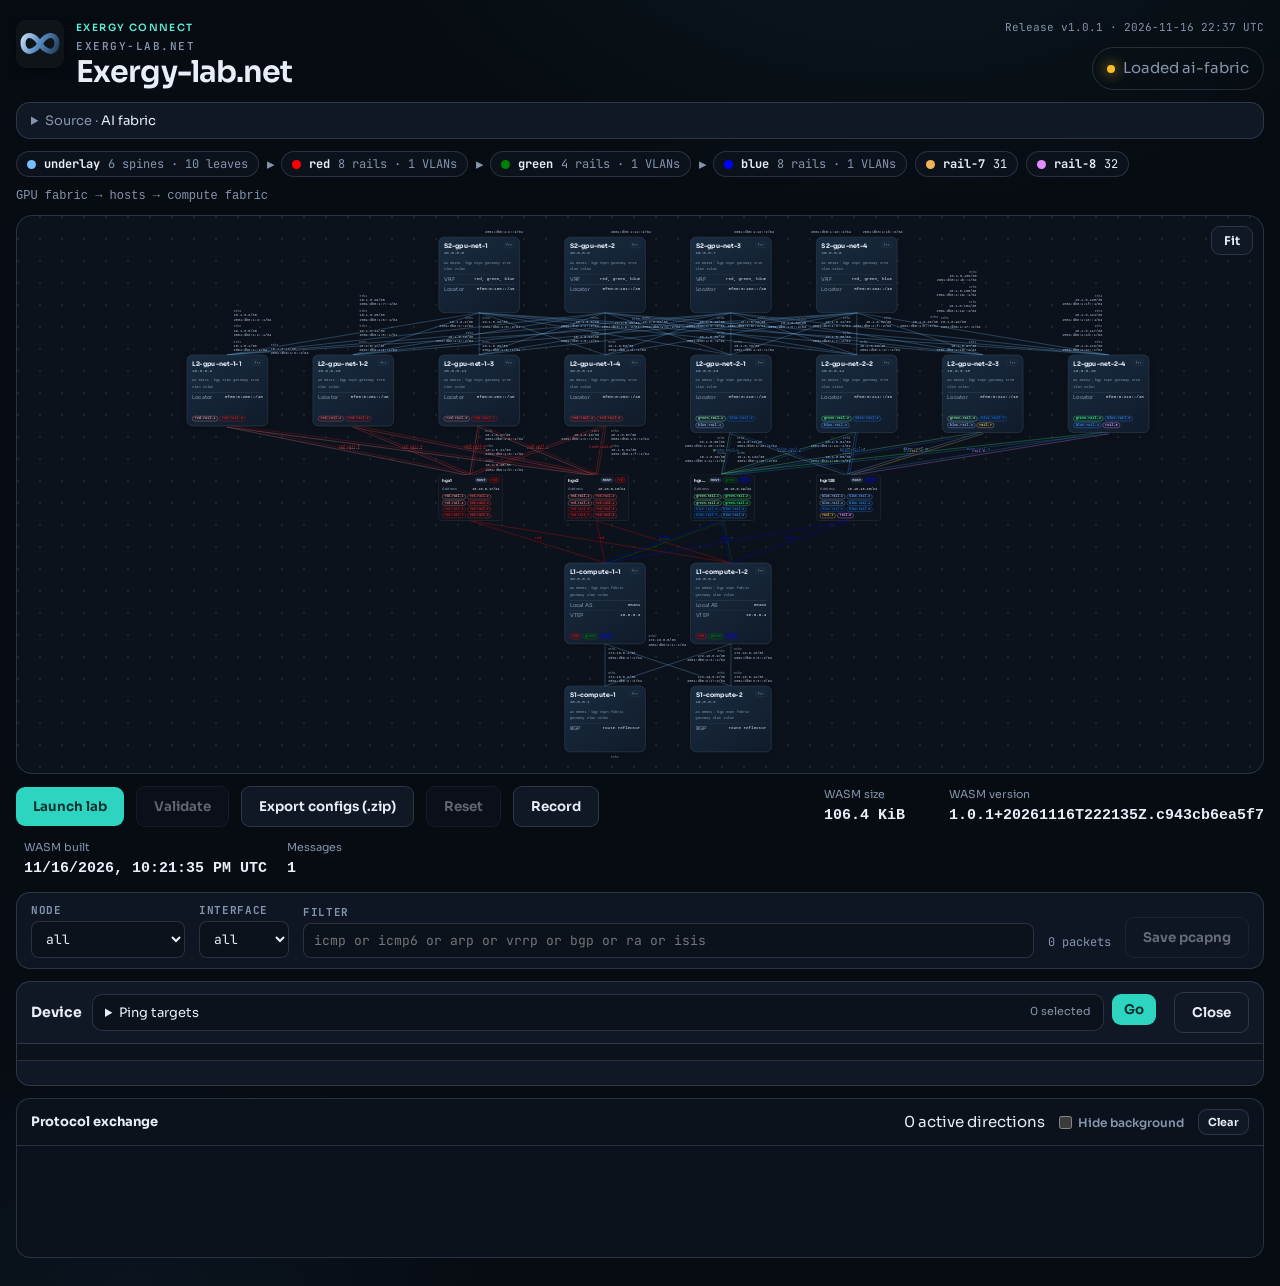
==== commit 7f104975: "Publish lab.net browser release v1.0.1 Source commit: c943cb6ea5f748589e7556a8a00997f47a48bc84" ====
--- a/docs/lab.net/index.html
+++ b/docs/lab.net/index.html
@@ -1 +1 @@
-<!doctype html><html lang=en><meta charset=utf-8><meta name=viewport content="width=device-width,initial-scale=1"><title>Exergy-lab.net — Exergy Connect</title><link rel=icon href=./favicon.svg type=image/svg+xml><link rel=preconnect href=https://fonts.googleapis.com><link rel=preconnect href=https://fonts.gstatic.com crossorigin><link href="https://fonts.googleapis.com/css2?family=JetBrains+Mono:wght@400;500;600&family=Sora:wght@400;500;600;700&display=swap" rel=stylesheet><link rel=stylesheet href=./styles.css><main><header><time class=release-date datetime=2026-11-16T21:31Z title="Release date and time (UTC)">Release v1.0.1 · 2026-11-16 21:31 UTC</time><div class=brand><img class=brand-logo src=./favicon.svg width=48 height=48 alt="Exergy Connect"><div class=brand-copy><div class=brand-kicker>Exergy Connect</div><p class=eyebrow id=lab-eyebrow>EXERGY-LAB.NET<h1>Exergy-lab.net</h1></div></div><div class=status><span id=status-dot></span><span id=status>Loading labs</span></div></header><section id=error-feedback class=error-feedback role=alert hidden><div><strong id=error-context></strong><p id=error-message></div><button type=button id=error-dismiss aria-label="Dismiss error">Dismiss</button></section><details id=source-selection class=source-selection open><summary>Source · <span id=source-selection-title>Choose a lab</span></summary><section class=lab-picker aria-label="Lab selection"><label for=lab-source>Source</label> <select id=lab-source disabled=disabled><option value=bundled>Bundled<option value=local-agent>Local agent</select> <label for=lab-select>Lab</label> <select id=lab-select disabled=disabled><option value="">Loading…</select> <button id=open-fabric-designer type=button class=secondary>Fabric designer</button> <button id=view-source type=button class=secondary disabled=disabled>View source</button><p class=lab-summary id=lab-summary>Choose a lab from <code>public/examples/</code>.</section></details><details id=lab-instructions class=lab-instructions hidden><summary>Lab instructions</summary><div data-instructions></div></details><dialog id=fabric-designer aria-labelledby=fabric-designer-title><form><h2 id=fabric-designer-title>Design a fabric</h2><p>Connect every leaf to every spine, and every spine to every superspine.<fieldset><legend>Scale</legend><label>Superspines <input name=superspines type=number min=0 max=16 step=1 value=0 required></label> <label>Spines <input name=spines type=number min=1 max=128 step=1 value=2 required></label> <label>Leaves <input name=leaves type=number min=1 max=256 step=1 value=4 required></label></fieldset><fieldset><legend>Test clients</legend><label>Clients per leaf <input name=clientsPerLeaf type=number min=0 max=8 step=1 value=1 required></label> <label>Client attachment <select name=clientMultihoming><option value=single>Single leaf<option value=ecmp>Routed ECMP<option value=bond>Bond — single IP</select> <small id=client-attachment-help></small></label></fieldset><fieldset><legend>Protocols</legend><label>IGP / underlay <select name=igp><option value=ospf>OSPF<option value=isis>IS-IS<option value=ebgp selected=selected>eBGP</select></label> <label>Overlay <select name=overlay><option value=none>None<option value=vxlan>VXLAN + EVPN<option value=srv6>SRv6</select></label></fieldset><label><input name=dualLoopback type=checkbox disabled=disabled> Dual loopbacks</label><p id=fabric-loopback-help>Select an overlay to use separate underlay and overlay loopbacks.<fieldset id=fabric-srv6-options hidden><legend>SRv6</legend><label><input name=srv6Static type=checkbox> Static transport</label> <label><input name=srv6Usid type=checkbox> SRv6 uSID</label><p>Generates locator and transport configuration. SRv6 data forwarding requires a native dataplane.</fieldset><output aria-live=polite></output><p role=alert><div class=fabric-designer-actions><button type=button class=secondary data-close>Cancel</button> <button type=submit>Generate and open lab</button></div></form></dialog><section class=topology id=topology aria-label="Lab topology"></section><section class=controls><button id=launch disabled=disabled>Launch lab</button> <button id=validate class=secondary disabled=disabled title="This lab has no validate section">Validate</button> <button id=export-configs class=secondary disabled=disabled>Export configs (.zip)</button> <button id=reset class=secondary disabled=disabled>Reset</button> <button id=capture class=secondary disabled=disabled>Record</button><div class=metric><span>WASM size</span><strong id=wasm-size>—</strong></div><div class=metric><span>WASM version</span><strong id=wasm-version>—</strong></div><div class=metric><span>WASM built</span><strong id=wasm-built>—</strong></div><div class=metric><span>Messages</span><strong id=message-count>0</strong></div></section><section class=capture-bar id=capture-bar hidden><label>Node <select id=capture-node><option value=all>all</select></label> <label>Interface <select id=capture-if><option value=all>all</select></label> <label class=capture-filter>Filter <input id=capture-filter spellcheck=false placeholder="icmp or icmp6 or arp or vrrp or bgp or ra or isis" autocomplete=off></label> <span id=capture-count>0 packets</span> <button type=button id=capture-save class=secondary disabled=disabled>Save pcapng</button></section><section class=inspect id=inspect hidden><div class=inspect-head><h2 id=inspect-title>Device</h2><div class=inspect-actions id=inspect-actions hidden><details id=ping-picker class=ping-picker><summary>Ping targets <span id=ping-selection-count>0 selected</span></summary><div class=ping-picker-body><div class=ping-picker-toolbar><span>Click targets to toggle</span> <button type=button id=ping-select-all class=secondary>Select all</button> <button type=button id=ping-clear class=secondary>Clear</button></div><div id=ping-target role=group aria-label="Ping targets"></div></div></details><button type=button id=ping-run>Go</button> <span id=mrc-actions></span></div><button type=button id=inspect-diff class=secondary hidden>Diff</button> <button type=button id=inspect-close class=secondary>Close</button></div><div id=inspect-diff-result aria-live=polite></div><div class=inspect-tabs id=inspect-tabs role=tablist></div><div class=inspect-pane id=inspect-body></div></section><section class=console-wrap><div class=console-head><h2>Protocol exchange</h2><div class=console-tools><span id=animation-summary title="Animations summarize bursts; recent individual events remain in the protocol log (latest 2,000 entries).">0 active directions</span> <label class=console-filter title="Hide periodic background traffic, including BGP keep-alives, from the protocol log and topology animation."><input id=hide-background type=checkbox> Hide background</label> <button id=clear>Clear</button></div></div><ol id=log class=console><li class=muted>Select a lab, then press “Launch lab”. Click a node to inspect RIB / ARP / MAC.</ol></section><dialog id=capture-dialog aria-labelledby=capture-title><div class=capture-viewer-toolbar><h2 id=capture-title>Packet capture</h2><button type=button id=capture-close class=secondary>Close</button></div><iframe id=capture-frame title="Packet capture viewer"></iframe></dialog><dialog id=source-dialog aria-labelledby=source-title><div class=source-toolbar><h2 id=source-title>Lab source</h2><div><button type=button id=source-document class=secondary>YAML</button> <button type=button id=source-resolved-yaml class=secondary>Resolved YAML</button> <button type=button id=source-resolved class=secondary>Resolved JSON</button> <button type=button id=source-copy class=secondary>Copy</button> <button type=button id=source-close class=secondary>Close</button></div></div><pre id=source-body></pre></dialog><dialog id=export-dialog aria-labelledby=export-title><form id=export-form><h2 id=export-title>Export device configs</h2><p>Choose the device flavors for this export.</p><label for=export-router-flavor>Routers</label> <select id=export-router-flavor></select> <label for=export-host-flavor>Hosts</label> <select id=export-host-flavor></select><p>Switches use Linux bridges.<details id=export-compatibility><summary>Flavor compatibility</summary><ul id=export-compatibility-list></ul></details><fieldset id=export-netbox><legend>NetBox</legend><p class=export-hint>Export runs the full validation gate, then creates the site, devices, wiring, and rendered configs. Allow this page's origin in NetBox <code>CORS_ORIGIN_WHITELIST</code>. Auth uses <code>Authorization: Token</code>.</p><label for=export-netbox-url>URL</label> <input id=export-netbox-url name=netboxUrl type=url placeholder=http://127.0.0.1:8000 autocomplete=off> <label for=export-netbox-token>API token</label> <input id=export-netbox-token name=netboxToken type=password autocomplete=off> <label class=export-remember><input id=export-netbox-remember type=checkbox> Save URL and token in this browser</label> <label for=export-netbox-site>Site name</label> <input id=export-netbox-site name=netboxSite autocomplete=off><div class=export-budgets><label>Spine ports <input id=export-budget-spine name=budgetSpine type=number min=1 value=64></label> <label>Leaf ports <input id=export-budget-leaf name=budgetLeaf type=number min=1 value=64></label> <label>Host ports <input id=export-budget-host name=budgetHost type=number min=1 value=10></label></div></fieldset><p id=export-error role=alert hidden><div id=export-progress hidden><div class=export-progress-track aria-hidden=true><div id=export-progress-bar class=export-progress-bar></div></div><p id=export-status role=status aria-live=polite></div><div class=export-actions><button type=button id=export-cancel class=secondary>Cancel</button> <button type=button id=export-netbox-submit class=secondary>Export to NetBox</button> <button type=submit>Download ZIP</button></div></form></dialog></main><script type=module src=./app.js></script>+<!doctype html><html lang=en><meta charset=utf-8><meta name=viewport content="width=device-width,initial-scale=1"><title>Exergy-lab.net — Exergy Connect</title><link rel=icon href=./favicon.svg type=image/svg+xml><link rel=preconnect href=https://fonts.googleapis.com><link rel=preconnect href=https://fonts.gstatic.com crossorigin><link href="https://fonts.googleapis.com/css2?family=JetBrains+Mono:wght@400;500;600&family=Sora:wght@400;500;600;700&display=swap" rel=stylesheet><link rel=stylesheet href=./styles.css><main><header><time class=release-date datetime=2026-11-16T22:37Z title="Release date and time (UTC)">Release v1.0.1 · 2026-11-16 22:37 UTC</time><div class=brand><img class=brand-logo src=./favicon.svg width=48 height=48 alt="Exergy Connect"><div class=brand-copy><div class=brand-kicker>Exergy Connect</div><p class=eyebrow id=lab-eyebrow>EXERGY-LAB.NET<h1>Exergy-lab.net</h1></div></div><div class=status><span id=status-dot></span><span id=status>Loading labs</span></div></header><section id=error-feedback class=error-feedback role=alert hidden><div><strong id=error-context></strong><p id=error-message></div><button type=button id=error-dismiss aria-label="Dismiss error">Dismiss</button></section><details id=source-selection class=source-selection open><summary>Source · <span id=source-selection-title>Choose a lab</span></summary><section class=lab-picker aria-label="Lab selection"><label for=lab-source>Source</label> <select id=lab-source disabled=disabled><option value=bundled>Bundled<option value=local-agent>Local agent</select> <label for=lab-select>Lab</label> <select id=lab-select disabled=disabled><option value="">Loading…</select> <button id=open-fabric-designer type=button class=secondary>Fabric designer</button> <button id=view-source type=button class=secondary disabled=disabled>View source</button><p class=lab-summary id=lab-summary>Choose a lab from <code>public/examples/</code>.</section></details><details id=lab-instructions class=lab-instructions hidden><summary>Lab instructions</summary><div data-instructions></div></details><dialog id=fabric-designer aria-labelledby=fabric-designer-title><form><h2 id=fabric-designer-title>Design a fabric</h2><p>Connect every leaf to every spine, and every spine to every superspine.<fieldset><legend>Scale</legend><label>Superspines <input name=superspines type=number min=0 max=16 step=1 value=0 required></label> <label>Spines <input name=spines type=number min=1 max=128 step=1 value=2 required></label> <label>Leaves <input name=leaves type=number min=1 max=256 step=1 value=4 required></label></fieldset><fieldset><legend>Test clients</legend><label>Clients per leaf <input name=clientsPerLeaf type=number min=0 max=8 step=1 value=1 required></label> <label>Client attachment <select name=clientMultihoming><option value=single>Single leaf<option value=ecmp>Routed ECMP<option value=bond>Bond — single IP</select> <small id=client-attachment-help></small></label></fieldset><fieldset><legend>Protocols</legend><label>IGP / underlay <select name=igp><option value=ospf>OSPF<option value=isis>IS-IS<option value=ebgp selected=selected>eBGP</select></label> <label>Overlay <select name=overlay><option value=none>None<option value=vxlan>VXLAN + EVPN<option value=srv6>SRv6</select></label></fieldset><label><input name=dualLoopback type=checkbox disabled=disabled> Dual loopbacks</label><p id=fabric-loopback-help>Select an overlay to use separate underlay and overlay loopbacks.<fieldset id=fabric-srv6-options hidden><legend>SRv6</legend><label><input name=srv6Static type=checkbox> Static transport</label> <label><input name=srv6Usid type=checkbox> SRv6 uSID</label><p>Generates locator and transport configuration. SRv6 data forwarding requires a native dataplane.</fieldset><output aria-live=polite></output><p role=alert><div class=fabric-designer-actions><button type=button class=secondary data-close>Cancel</button> <button type=submit>Generate and open lab</button></div></form></dialog><section class=topology id=topology aria-label="Lab topology"></section><section class=controls><button id=launch disabled=disabled>Launch lab</button> <button id=validate class=secondary disabled=disabled title="This lab has no validate section">Validate</button> <button id=export-configs class=secondary disabled=disabled>Export configs (.zip)</button> <button id=reset class=secondary disabled=disabled>Reset</button> <button id=capture class=secondary disabled=disabled>Record</button><div class=metric><span>WASM size</span><strong id=wasm-size>—</strong></div><div class=metric><span>WASM version</span><strong id=wasm-version>—</strong></div><div class=metric><span>WASM built</span><strong id=wasm-built>—</strong></div><div class=metric><span>Messages</span><strong id=message-count>0</strong></div></section><section class=capture-bar id=capture-bar hidden><label>Node <select id=capture-node><option value=all>all</select></label> <label>Interface <select id=capture-if><option value=all>all</select></label> <label class=capture-filter>Filter <input id=capture-filter spellcheck=false placeholder="icmp or icmp6 or arp or vrrp or bgp or ra or isis" autocomplete=off></label> <span id=capture-count>0 packets</span> <button type=button id=capture-save class=secondary disabled=disabled>Save pcapng</button></section><section class=inspect id=inspect hidden><div class=inspect-head><h2 id=inspect-title>Device</h2><div class=inspect-actions id=inspect-actions hidden><details id=ping-picker class=ping-picker><summary>Ping targets <span id=ping-selection-count>0 selected</span></summary><div class=ping-picker-body><div class=ping-picker-toolbar><span>Click targets to toggle</span> <button type=button id=ping-select-all class=secondary>Select all</button> <button type=button id=ping-clear class=secondary>Clear</button></div><div id=ping-target role=group aria-label="Ping targets"></div></div></details><button type=button id=ping-run>Go</button> <span id=mrc-actions></span></div><button type=button id=inspect-diff class=secondary hidden>Diff</button> <button type=button id=inspect-close class=secondary>Close</button></div><div id=inspect-diff-result aria-live=polite></div><div class=inspect-tabs id=inspect-tabs role=tablist></div><div class=inspect-pane id=inspect-body></div></section><section class=console-wrap><div class=console-head><h2>Protocol exchange</h2><div class=console-tools><span id=animation-summary title="Animations summarize bursts; recent individual events remain in the protocol log (latest 2,000 entries).">0 active directions</span> <label class=console-filter title="Hide periodic background traffic, including BGP keep-alives, from the protocol log and topology animation."><input id=hide-background type=checkbox> Hide background</label> <button id=clear>Clear</button></div></div><ol id=log class=console><li class=muted>Select a lab, then press “Launch lab”. Click a node to inspect RIB / ARP / MAC.</ol></section><dialog id=capture-dialog aria-labelledby=capture-title><div class=capture-viewer-toolbar><h2 id=capture-title>Packet capture</h2><button type=button id=capture-close class=secondary>Close</button></div><iframe id=capture-frame title="Packet capture viewer"></iframe></dialog><dialog id=source-dialog aria-labelledby=source-title><div class=source-toolbar><h2 id=source-title>Lab source</h2><div><button type=button id=source-document class=secondary>YAML</button> <button type=button id=source-resolved-yaml class=secondary>Resolved YAML</button> <button type=button id=source-resolved class=secondary>Resolved JSON</button> <button type=button id=source-copy class=secondary>Copy</button> <button type=button id=source-close class=secondary>Close</button></div></div><pre id=source-body></pre></dialog><dialog id=export-dialog aria-labelledby=export-title><form id=export-form><h2 id=export-title>Export device configs</h2><p>Choose the device flavors for this export.</p><label for=export-router-flavor>Routers</label> <select id=export-router-flavor></select> <label for=export-host-flavor>Hosts</label> <select id=export-host-flavor></select><p>Switches use Linux bridges.<details id=export-compatibility><summary>Flavor compatibility</summary><ul id=export-compatibility-list></ul></details><fieldset id=export-netbox><legend>NetBox</legend><p class=export-hint>Export runs the full validation gate, then creates the site, devices, wiring, and rendered configs. Allow this page's origin in NetBox <code>CORS_ORIGIN_WHITELIST</code>. Auth uses <code>Authorization: Token</code>.</p><label for=export-netbox-url>URL</label> <input id=export-netbox-url name=netboxUrl type=url placeholder=http://127.0.0.1:8000 autocomplete=off> <label for=export-netbox-token>API token</label> <input id=export-netbox-token name=netboxToken type=password autocomplete=off> <label class=export-remember><input id=export-netbox-remember type=checkbox> Save URL and token in this browser</label> <label for=export-netbox-site>Site name</label> <input id=export-netbox-site name=netboxSite autocomplete=off><div class=export-budgets><label>Spine ports <input id=export-budget-spine name=budgetSpine type=number min=1 value=64></label> <label>Leaf ports <input id=export-budget-leaf name=budgetLeaf type=number min=1 value=64></label> <label>Host ports <input id=export-budget-host name=budgetHost type=number min=1 value=10></label></div></fieldset><p id=export-error role=alert hidden><div id=export-progress hidden><div class=export-progress-track aria-hidden=true><div id=export-progress-bar class=export-progress-bar></div></div><p id=export-status role=status aria-live=polite></div><div class=export-actions><button type=button id=export-cancel class=secondary>Cancel</button> <button type=button id=export-netbox-submit class=secondary>Export to NetBox</button> <button type=submit>Download ZIP</button></div></form></dialog></main><script type=module src=./app.js></script>
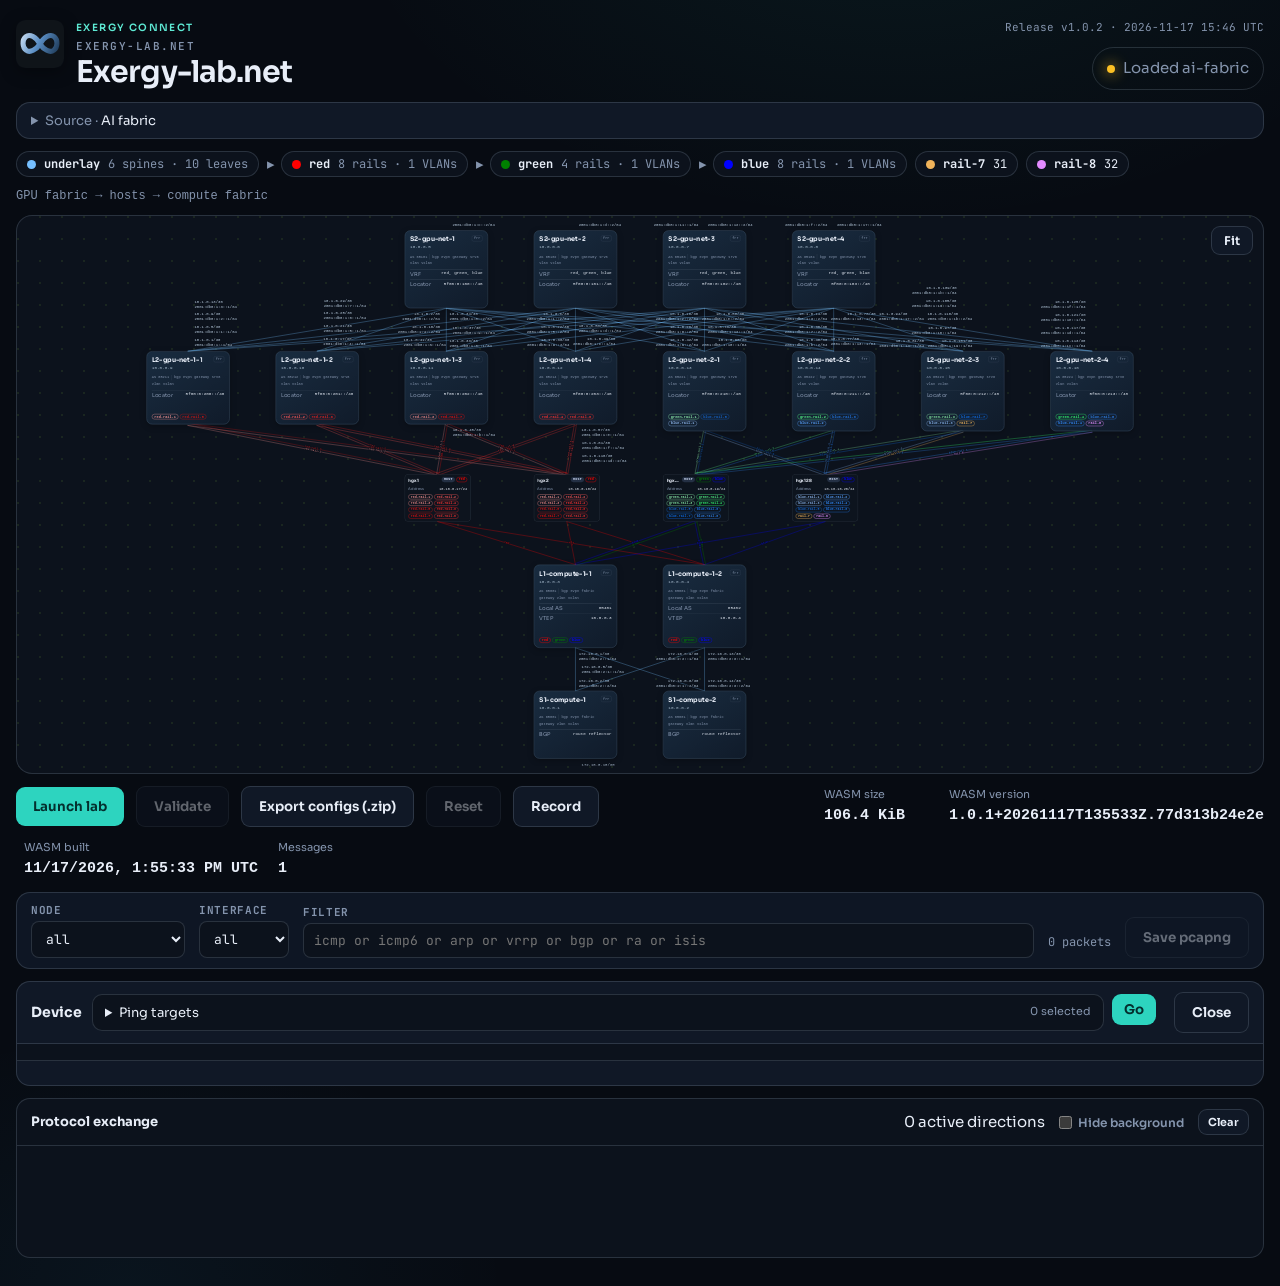
==== commit 9167d372: "Publish lab.net browser release v1.0.2 Source commit: 77d313b24e2e44c7e35dc5578b90c119ad770a02" ====
--- a/docs/lab.net/index.html
+++ b/docs/lab.net/index.html
@@ -1 +1 @@
-<!doctype html><html lang=en><meta charset=utf-8><meta name=viewport content="width=device-width,initial-scale=1"><title>Exergy-lab.net — Exergy Connect</title><link rel=icon href=./favicon.svg type=image/svg+xml><link rel=preconnect href=https://fonts.googleapis.com><link rel=preconnect href=https://fonts.gstatic.com crossorigin><link href="https://fonts.googleapis.com/css2?family=JetBrains+Mono:wght@400;500;600&family=Sora:wght@400;500;600;700&display=swap" rel=stylesheet><link rel=stylesheet href=./styles.css><main><header><time class=release-date datetime=2026-11-16T22:37Z title="Release date and time (UTC)">Release v1.0.1 · 2026-11-16 22:37 UTC</time><div class=brand><img class=brand-logo src=./favicon.svg width=48 height=48 alt="Exergy Connect"><div class=brand-copy><div class=brand-kicker>Exergy Connect</div><p class=eyebrow id=lab-eyebrow>EXERGY-LAB.NET<h1>Exergy-lab.net</h1></div></div><div class=status><span id=status-dot></span><span id=status>Loading labs</span></div></header><section id=error-feedback class=error-feedback role=alert hidden><div><strong id=error-context></strong><p id=error-message></div><button type=button id=error-dismiss aria-label="Dismiss error">Dismiss</button></section><details id=source-selection class=source-selection open><summary>Source · <span id=source-selection-title>Choose a lab</span></summary><section class=lab-picker aria-label="Lab selection"><label for=lab-source>Source</label> <select id=lab-source disabled=disabled><option value=bundled>Bundled<option value=local-agent>Local agent</select> <label for=lab-select>Lab</label> <select id=lab-select disabled=disabled><option value="">Loading…</select> <button id=open-fabric-designer type=button class=secondary>Fabric designer</button> <button id=view-source type=button class=secondary disabled=disabled>View source</button><p class=lab-summary id=lab-summary>Choose a lab from <code>public/examples/</code>.</section></details><details id=lab-instructions class=lab-instructions hidden><summary>Lab instructions</summary><div data-instructions></div></details><dialog id=fabric-designer aria-labelledby=fabric-designer-title><form><h2 id=fabric-designer-title>Design a fabric</h2><p>Connect every leaf to every spine, and every spine to every superspine.<fieldset><legend>Scale</legend><label>Superspines <input name=superspines type=number min=0 max=16 step=1 value=0 required></label> <label>Spines <input name=spines type=number min=1 max=128 step=1 value=2 required></label> <label>Leaves <input name=leaves type=number min=1 max=256 step=1 value=4 required></label></fieldset><fieldset><legend>Test clients</legend><label>Clients per leaf <input name=clientsPerLeaf type=number min=0 max=8 step=1 value=1 required></label> <label>Client attachment <select name=clientMultihoming><option value=single>Single leaf<option value=ecmp>Routed ECMP<option value=bond>Bond — single IP</select> <small id=client-attachment-help></small></label></fieldset><fieldset><legend>Protocols</legend><label>IGP / underlay <select name=igp><option value=ospf>OSPF<option value=isis>IS-IS<option value=ebgp selected=selected>eBGP</select></label> <label>Overlay <select name=overlay><option value=none>None<option value=vxlan>VXLAN + EVPN<option value=srv6>SRv6</select></label></fieldset><label><input name=dualLoopback type=checkbox disabled=disabled> Dual loopbacks</label><p id=fabric-loopback-help>Select an overlay to use separate underlay and overlay loopbacks.<fieldset id=fabric-srv6-options hidden><legend>SRv6</legend><label><input name=srv6Static type=checkbox> Static transport</label> <label><input name=srv6Usid type=checkbox> SRv6 uSID</label><p>Generates locator and transport configuration. SRv6 data forwarding requires a native dataplane.</fieldset><output aria-live=polite></output><p role=alert><div class=fabric-designer-actions><button type=button class=secondary data-close>Cancel</button> <button type=submit>Generate and open lab</button></div></form></dialog><section class=topology id=topology aria-label="Lab topology"></section><section class=controls><button id=launch disabled=disabled>Launch lab</button> <button id=validate class=secondary disabled=disabled title="This lab has no validate section">Validate</button> <button id=export-configs class=secondary disabled=disabled>Export configs (.zip)</button> <button id=reset class=secondary disabled=disabled>Reset</button> <button id=capture class=secondary disabled=disabled>Record</button><div class=metric><span>WASM size</span><strong id=wasm-size>—</strong></div><div class=metric><span>WASM version</span><strong id=wasm-version>—</strong></div><div class=metric><span>WASM built</span><strong id=wasm-built>—</strong></div><div class=metric><span>Messages</span><strong id=message-count>0</strong></div></section><section class=capture-bar id=capture-bar hidden><label>Node <select id=capture-node><option value=all>all</select></label> <label>Interface <select id=capture-if><option value=all>all</select></label> <label class=capture-filter>Filter <input id=capture-filter spellcheck=false placeholder="icmp or icmp6 or arp or vrrp or bgp or ra or isis" autocomplete=off></label> <span id=capture-count>0 packets</span> <button type=button id=capture-save class=secondary disabled=disabled>Save pcapng</button></section><section class=inspect id=inspect hidden><div class=inspect-head><h2 id=inspect-title>Device</h2><div class=inspect-actions id=inspect-actions hidden><details id=ping-picker class=ping-picker><summary>Ping targets <span id=ping-selection-count>0 selected</span></summary><div class=ping-picker-body><div class=ping-picker-toolbar><span>Click targets to toggle</span> <button type=button id=ping-select-all class=secondary>Select all</button> <button type=button id=ping-clear class=secondary>Clear</button></div><div id=ping-target role=group aria-label="Ping targets"></div></div></details><button type=button id=ping-run>Go</button> <span id=mrc-actions></span></div><button type=button id=inspect-diff class=secondary hidden>Diff</button> <button type=button id=inspect-close class=secondary>Close</button></div><div id=inspect-diff-result aria-live=polite></div><div class=inspect-tabs id=inspect-tabs role=tablist></div><div class=inspect-pane id=inspect-body></div></section><section class=console-wrap><div class=console-head><h2>Protocol exchange</h2><div class=console-tools><span id=animation-summary title="Animations summarize bursts; recent individual events remain in the protocol log (latest 2,000 entries).">0 active directions</span> <label class=console-filter title="Hide periodic background traffic, including BGP keep-alives, from the protocol log and topology animation."><input id=hide-background type=checkbox> Hide background</label> <button id=clear>Clear</button></div></div><ol id=log class=console><li class=muted>Select a lab, then press “Launch lab”. Click a node to inspect RIB / ARP / MAC.</ol></section><dialog id=capture-dialog aria-labelledby=capture-title><div class=capture-viewer-toolbar><h2 id=capture-title>Packet capture</h2><button type=button id=capture-close class=secondary>Close</button></div><iframe id=capture-frame title="Packet capture viewer"></iframe></dialog><dialog id=source-dialog aria-labelledby=source-title><div class=source-toolbar><h2 id=source-title>Lab source</h2><div><button type=button id=source-document class=secondary>YAML</button> <button type=button id=source-resolved-yaml class=secondary>Resolved YAML</button> <button type=button id=source-resolved class=secondary>Resolved JSON</button> <button type=button id=source-copy class=secondary>Copy</button> <button type=button id=source-close class=secondary>Close</button></div></div><pre id=source-body></pre></dialog><dialog id=export-dialog aria-labelledby=export-title><form id=export-form><h2 id=export-title>Export device configs</h2><p>Choose the device flavors for this export.</p><label for=export-router-flavor>Routers</label> <select id=export-router-flavor></select> <label for=export-host-flavor>Hosts</label> <select id=export-host-flavor></select><p>Switches use Linux bridges.<details id=export-compatibility><summary>Flavor compatibility</summary><ul id=export-compatibility-list></ul></details><fieldset id=export-netbox><legend>NetBox</legend><p class=export-hint>Export runs the full validation gate, then creates the site, devices, wiring, and rendered configs. Allow this page's origin in NetBox <code>CORS_ORIGIN_WHITELIST</code>. Auth uses <code>Authorization: Token</code>.</p><label for=export-netbox-url>URL</label> <input id=export-netbox-url name=netboxUrl type=url placeholder=http://127.0.0.1:8000 autocomplete=off> <label for=export-netbox-token>API token</label> <input id=export-netbox-token name=netboxToken type=password autocomplete=off> <label class=export-remember><input id=export-netbox-remember type=checkbox> Save URL and token in this browser</label> <label for=export-netbox-site>Site name</label> <input id=export-netbox-site name=netboxSite autocomplete=off><div class=export-budgets><label>Spine ports <input id=export-budget-spine name=budgetSpine type=number min=1 value=64></label> <label>Leaf ports <input id=export-budget-leaf name=budgetLeaf type=number min=1 value=64></label> <label>Host ports <input id=export-budget-host name=budgetHost type=number min=1 value=10></label></div></fieldset><p id=export-error role=alert hidden><div id=export-progress hidden><div class=export-progress-track aria-hidden=true><div id=export-progress-bar class=export-progress-bar></div></div><p id=export-status role=status aria-live=polite></div><div class=export-actions><button type=button id=export-cancel class=secondary>Cancel</button> <button type=button id=export-netbox-submit class=secondary>Export to NetBox</button> <button type=submit>Download ZIP</button></div></form></dialog></main><script type=module src=./app.js></script>+<!doctype html><html lang=en><meta charset=utf-8><meta name=viewport content="width=device-width,initial-scale=1"><title>Exergy-lab.net — Exergy Connect</title><link rel=icon href=./favicon.svg type=image/svg+xml><link rel=preconnect href=https://fonts.googleapis.com><link rel=preconnect href=https://fonts.gstatic.com crossorigin><link href="https://fonts.googleapis.com/css2?family=JetBrains+Mono:wght@400;500;600&family=Sora:wght@400;500;600;700&display=swap" rel=stylesheet><link rel=stylesheet href=./styles.css><main><header><time class=release-date datetime=2026-11-17T15:46Z title="Release date and time (UTC)">Release v1.0.2 · 2026-11-17 15:46 UTC</time><div class=brand><img class=brand-logo src=./favicon.svg width=48 height=48 alt="Exergy Connect"><div class=brand-copy><div class=brand-kicker>Exergy Connect</div><p class=eyebrow id=lab-eyebrow>EXERGY-LAB.NET<h1>Exergy-lab.net</h1></div></div><div class=status><span id=status-dot></span><span id=status>Loading labs</span></div></header><section id=error-feedback class=error-feedback role=alert hidden><div><strong id=error-context></strong><p id=error-message></div><button type=button id=error-dismiss aria-label="Dismiss error">Dismiss</button></section><details id=source-selection class=source-selection open><summary>Source · <span id=source-selection-title>Choose a lab</span></summary><section class=lab-picker aria-label="Lab selection"><label for=lab-source>Source</label> <select id=lab-source disabled=disabled><option value=bundled>Bundled<option value=local-agent>Local agent</select> <label for=lab-select>Lab</label> <select id=lab-select disabled=disabled><option value="">Loading…</select> <button id=open-fabric-designer type=button class=secondary>Fabric designer</button> <button id=view-source type=button class=secondary disabled=disabled>View source</button><p class=lab-summary id=lab-summary>Choose a lab from <code>public/examples/</code>.</section></details><details id=lab-instructions class=lab-instructions hidden><summary>Lab instructions</summary><div data-instructions></div></details><dialog id=fabric-designer aria-labelledby=fabric-designer-title><form><h2 id=fabric-designer-title>Design a fabric</h2><p>Connect every leaf to every spine, and every spine to every superspine.<fieldset><legend>Scale</legend><label>Superspines <input name=superspines type=number min=0 max=16 step=1 value=0 required></label> <label>Spines <input name=spines type=number min=1 max=128 step=1 value=2 required></label> <label>Leaves <input name=leaves type=number min=1 max=256 step=1 value=4 required></label></fieldset><fieldset><legend>Test clients</legend><label>Clients per leaf <input name=clientsPerLeaf type=number min=0 max=8 step=1 value=1 required></label> <label>Client attachment <select name=clientMultihoming><option value=single>Single leaf<option value=ecmp>Routed ECMP<option value=bond>Bond — single IP</select> <small id=client-attachment-help></small></label></fieldset><fieldset><legend>Protocols</legend><label>IGP / underlay <select name=igp><option value=ospf>OSPF<option value=isis>IS-IS<option value=ebgp selected=selected>eBGP</select></label> <label>Overlay <select name=overlay><option value=none>None<option value=vxlan>VXLAN + EVPN<option value=srv6>SRv6</select></label></fieldset><label><input name=dualLoopback type=checkbox disabled=disabled> Dual loopbacks</label><p id=fabric-loopback-help>Select an overlay to use separate underlay and overlay loopbacks.<fieldset id=fabric-srv6-options hidden><legend>SRv6</legend><label><input name=srv6Static type=checkbox> Static transport</label> <label><input name=srv6Usid type=checkbox> SRv6 uSID</label><p>Generates locator and transport configuration. SRv6 data forwarding requires a native dataplane.</fieldset><output aria-live=polite></output><p role=alert><div class=fabric-designer-actions><button type=button class=secondary data-close>Cancel</button> <button type=submit>Generate and open lab</button></div></form></dialog><section class=topology id=topology aria-label="Lab topology"></section><section class=controls><button id=launch disabled=disabled>Launch lab</button> <button id=validate class=secondary disabled=disabled title="This lab has no validate section">Validate</button> <button id=export-configs class=secondary disabled=disabled>Export configs (.zip)</button> <button id=reset class=secondary disabled=disabled>Reset</button> <button id=capture class=secondary disabled=disabled>Record</button><div class=metric><span>WASM size</span><strong id=wasm-size>—</strong></div><div class=metric><span>WASM version</span><strong id=wasm-version>—</strong></div><div class=metric><span>WASM built</span><strong id=wasm-built>—</strong></div><div class=metric><span>Messages</span><strong id=message-count>0</strong></div></section><section class=capture-bar id=capture-bar hidden><label>Node <select id=capture-node><option value=all>all</select></label> <label>Interface <select id=capture-if><option value=all>all</select></label> <label class=capture-filter>Filter <input id=capture-filter spellcheck=false placeholder="icmp or icmp6 or arp or vrrp or bgp or ra or isis" autocomplete=off></label> <span id=capture-count>0 packets</span> <button type=button id=capture-save class=secondary disabled=disabled>Save pcapng</button></section><section class=inspect id=inspect hidden><div class=inspect-head><h2 id=inspect-title>Device</h2><div class=inspect-actions id=inspect-actions hidden><details id=ping-picker class=ping-picker><summary>Ping targets <span id=ping-selection-count>0 selected</span></summary><div class=ping-picker-body><div class=ping-picker-toolbar><span>Click targets to toggle</span> <button type=button id=ping-select-all class=secondary>Select all</button> <button type=button id=ping-clear class=secondary>Clear</button></div><div id=ping-target role=group aria-label="Ping targets"></div></div></details><button type=button id=ping-run>Go</button> <span id=mrc-actions></span></div><button type=button id=inspect-diff class=secondary hidden>Diff</button> <button type=button id=inspect-close class=secondary>Close</button></div><div id=inspect-diff-result aria-live=polite></div><div class=inspect-tabs id=inspect-tabs role=tablist></div><div class=inspect-pane id=inspect-body></div></section><section class=console-wrap><div class=console-head><h2>Protocol exchange</h2><div class=console-tools><span id=animation-summary title="Animations summarize bursts; recent individual events remain in the protocol log (latest 2,000 entries).">0 active directions</span> <label class=console-filter title="Hide periodic background traffic, including BGP keep-alives, from the protocol log and topology animation."><input id=hide-background type=checkbox> Hide background</label> <button id=clear>Clear</button></div></div><ol id=log class=console><li class=muted>Select a lab, then press “Launch lab”. Click a node to inspect RIB / ARP / MAC.</ol></section><dialog id=capture-dialog aria-labelledby=capture-title><div class=capture-viewer-toolbar><h2 id=capture-title>Packet capture</h2><button type=button id=capture-close class=secondary>Close</button></div><iframe id=capture-frame title="Packet capture viewer"></iframe></dialog><dialog id=source-dialog aria-labelledby=source-title><div class=source-toolbar><h2 id=source-title>Lab source</h2><div><button type=button id=source-document class=secondary>YAML</button> <button type=button id=source-resolved-yaml class=secondary>Resolved YAML</button> <button type=button id=source-resolved class=secondary>Resolved JSON</button> <button type=button id=source-copy class=secondary>Copy</button> <button type=button id=source-close class=secondary>Close</button></div></div><pre id=source-body></pre></dialog><dialog id=export-dialog aria-labelledby=export-title><form id=export-form><h2 id=export-title>Export device configs</h2><p>Choose the device flavors for this export.</p><label for=export-router-flavor>Routers</label> <select id=export-router-flavor></select> <label for=export-host-flavor>Hosts</label> <select id=export-host-flavor></select><p>Switches use Linux bridges.<details id=export-compatibility><summary>Flavor compatibility</summary><ul id=export-compatibility-list></ul></details><fieldset id=export-netbox><legend>NetBox</legend><p class=export-hint>Export runs the full validation gate, then creates the site, devices, wiring, and rendered configs. Allow this page's origin in NetBox <code>CORS_ORIGIN_WHITELIST</code>. Auth uses <code>Authorization: Token</code>.</p><label for=export-netbox-url>URL</label> <input id=export-netbox-url name=netboxUrl type=url placeholder=http://127.0.0.1:8000 autocomplete=off> <label for=export-netbox-token>API token</label> <input id=export-netbox-token name=netboxToken type=password autocomplete=off> <label class=export-remember><input id=export-netbox-remember type=checkbox> Save URL and token in this browser</label> <label for=export-netbox-site>Site name</label> <input id=export-netbox-site name=netboxSite autocomplete=off><div class=export-budgets><label>Spine ports <input id=export-budget-spine name=budgetSpine type=number min=1 value=64></label> <label>Leaf ports <input id=export-budget-leaf name=budgetLeaf type=number min=1 value=64></label> <label>Host ports <input id=export-budget-host name=budgetHost type=number min=1 value=10></label></div></fieldset><p id=export-error role=alert hidden><div id=export-progress hidden><div class=export-progress-track aria-hidden=true><div id=export-progress-bar class=export-progress-bar></div></div><p id=export-status role=status aria-live=polite></div><div class=export-actions><button type=button id=export-cancel class=secondary>Cancel</button> <button type=button id=export-netbox-submit class=secondary>Export to NetBox</button> <button type=submit>Download ZIP</button></div></form></dialog></main><script type=module src=./app.js></script>
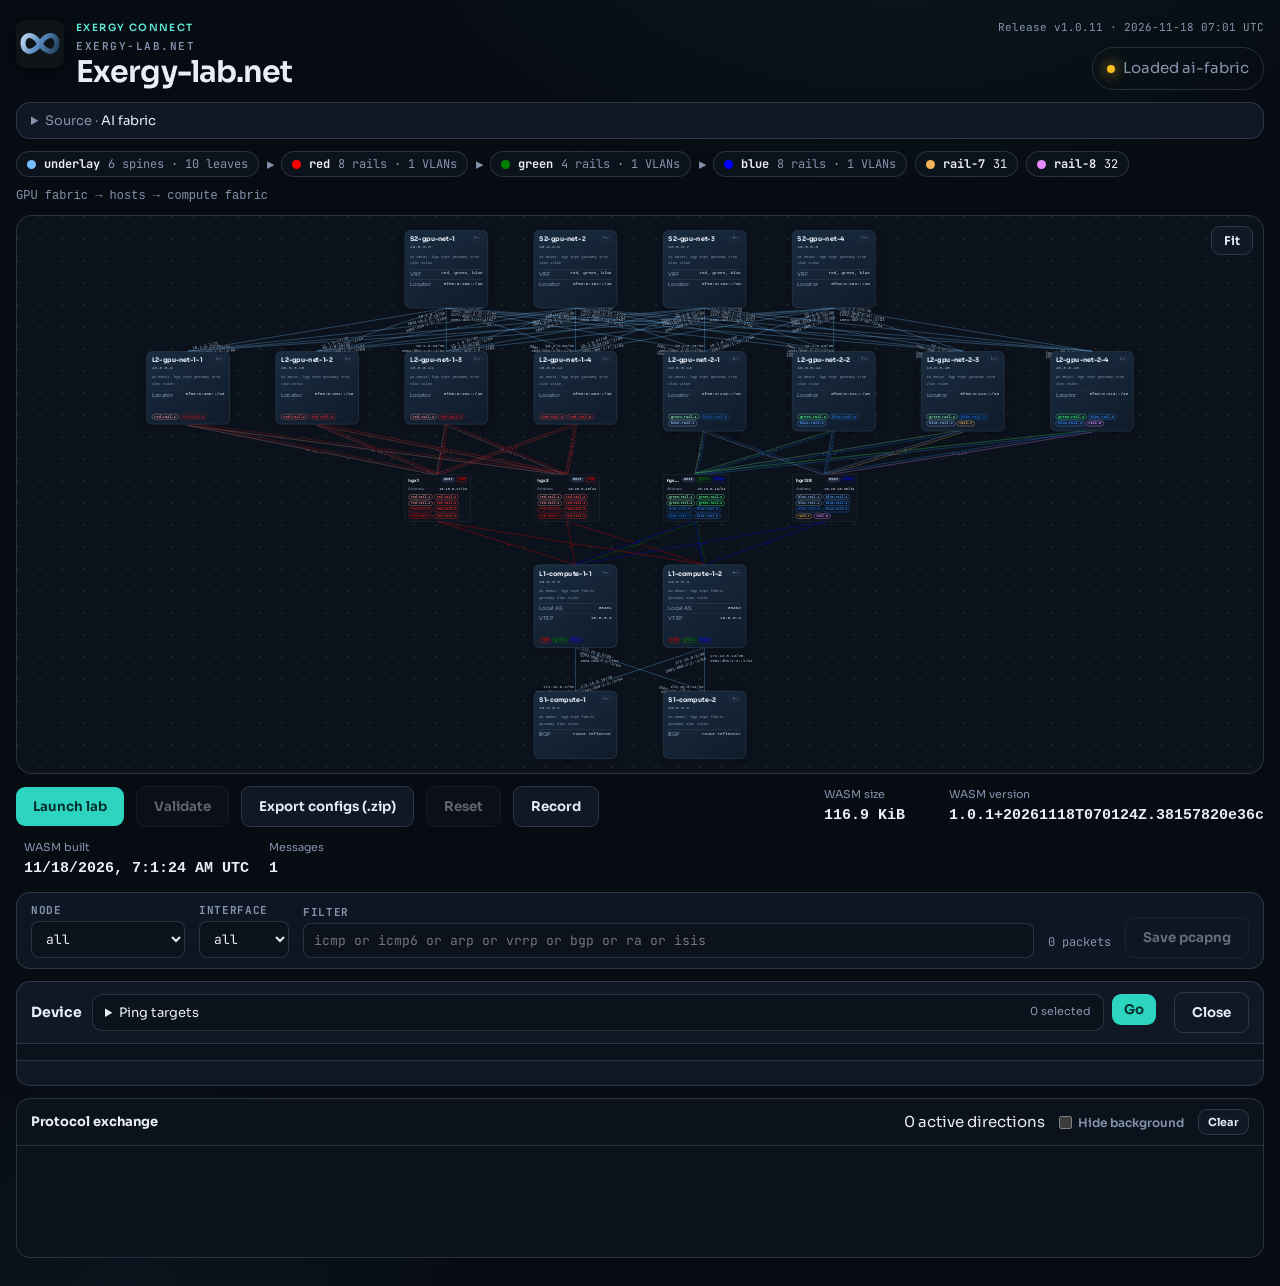
==== commit 45e81095: "Publish lab.net browser release v1.0.11 Source commit: 38157820e36c729086731bef1404c978b6e74343" ====
--- a/docs/lab.net/index.html
+++ b/docs/lab.net/index.html
@@ -1 +1 @@
-<!doctype html><html lang=en><meta charset=utf-8><meta name=viewport content="width=device-width,initial-scale=1"><title>Exergy-lab.net — Exergy Connect</title><link rel=icon href=./favicon.svg type=image/svg+xml><link rel=preconnect href=https://fonts.googleapis.com><link rel=preconnect href=https://fonts.gstatic.com crossorigin><link href="https://fonts.googleapis.com/css2?family=JetBrains+Mono:wght@400;500;600&family=Sora:wght@400;500;600;700&display=swap" rel=stylesheet><link rel=stylesheet href=./styles.css><main><header><time class=release-date datetime=2026-11-17T15:46Z title="Release date and time (UTC)">Release v1.0.2 · 2026-11-17 15:46 UTC</time><div class=brand><img class=brand-logo src=./favicon.svg width=48 height=48 alt="Exergy Connect"><div class=brand-copy><div class=brand-kicker>Exergy Connect</div><p class=eyebrow id=lab-eyebrow>EXERGY-LAB.NET<h1>Exergy-lab.net</h1></div></div><div class=status><span id=status-dot></span><span id=status>Loading labs</span></div></header><section id=error-feedback class=error-feedback role=alert hidden><div><strong id=error-context></strong><p id=error-message></div><button type=button id=error-dismiss aria-label="Dismiss error">Dismiss</button></section><details id=source-selection class=source-selection open><summary>Source · <span id=source-selection-title>Choose a lab</span></summary><section class=lab-picker aria-label="Lab selection"><label for=lab-source>Source</label> <select id=lab-source disabled=disabled><option value=bundled>Bundled<option value=local-agent>Local agent</select> <label for=lab-select>Lab</label> <select id=lab-select disabled=disabled><option value="">Loading…</select> <button id=open-fabric-designer type=button class=secondary>Fabric designer</button> <button id=view-source type=button class=secondary disabled=disabled>View source</button><p class=lab-summary id=lab-summary>Choose a lab from <code>public/examples/</code>.</section></details><details id=lab-instructions class=lab-instructions hidden><summary>Lab instructions</summary><div data-instructions></div></details><dialog id=fabric-designer aria-labelledby=fabric-designer-title><form><h2 id=fabric-designer-title>Design a fabric</h2><p>Connect every leaf to every spine, and every spine to every superspine.<fieldset><legend>Scale</legend><label>Superspines <input name=superspines type=number min=0 max=16 step=1 value=0 required></label> <label>Spines <input name=spines type=number min=1 max=128 step=1 value=2 required></label> <label>Leaves <input name=leaves type=number min=1 max=256 step=1 value=4 required></label></fieldset><fieldset><legend>Test clients</legend><label>Clients per leaf <input name=clientsPerLeaf type=number min=0 max=8 step=1 value=1 required></label> <label>Client attachment <select name=clientMultihoming><option value=single>Single leaf<option value=ecmp>Routed ECMP<option value=bond>Bond — single IP</select> <small id=client-attachment-help></small></label></fieldset><fieldset><legend>Protocols</legend><label>IGP / underlay <select name=igp><option value=ospf>OSPF<option value=isis>IS-IS<option value=ebgp selected=selected>eBGP</select></label> <label>Overlay <select name=overlay><option value=none>None<option value=vxlan>VXLAN + EVPN<option value=srv6>SRv6</select></label></fieldset><label><input name=dualLoopback type=checkbox disabled=disabled> Dual loopbacks</label><p id=fabric-loopback-help>Select an overlay to use separate underlay and overlay loopbacks.<fieldset id=fabric-srv6-options hidden><legend>SRv6</legend><label><input name=srv6Static type=checkbox> Static transport</label> <label><input name=srv6Usid type=checkbox> SRv6 uSID</label><p>Generates locator and transport configuration. SRv6 data forwarding requires a native dataplane.</fieldset><output aria-live=polite></output><p role=alert><div class=fabric-designer-actions><button type=button class=secondary data-close>Cancel</button> <button type=submit>Generate and open lab</button></div></form></dialog><section class=topology id=topology aria-label="Lab topology"></section><section class=controls><button id=launch disabled=disabled>Launch lab</button> <button id=validate class=secondary disabled=disabled title="This lab has no validate section">Validate</button> <button id=export-configs class=secondary disabled=disabled>Export configs (.zip)</button> <button id=reset class=secondary disabled=disabled>Reset</button> <button id=capture class=secondary disabled=disabled>Record</button><div class=metric><span>WASM size</span><strong id=wasm-size>—</strong></div><div class=metric><span>WASM version</span><strong id=wasm-version>—</strong></div><div class=metric><span>WASM built</span><strong id=wasm-built>—</strong></div><div class=metric><span>Messages</span><strong id=message-count>0</strong></div></section><section class=capture-bar id=capture-bar hidden><label>Node <select id=capture-node><option value=all>all</select></label> <label>Interface <select id=capture-if><option value=all>all</select></label> <label class=capture-filter>Filter <input id=capture-filter spellcheck=false placeholder="icmp or icmp6 or arp or vrrp or bgp or ra or isis" autocomplete=off></label> <span id=capture-count>0 packets</span> <button type=button id=capture-save class=secondary disabled=disabled>Save pcapng</button></section><section class=inspect id=inspect hidden><div class=inspect-head><h2 id=inspect-title>Device</h2><div class=inspect-actions id=inspect-actions hidden><details id=ping-picker class=ping-picker><summary>Ping targets <span id=ping-selection-count>0 selected</span></summary><div class=ping-picker-body><div class=ping-picker-toolbar><span>Click targets to toggle</span> <button type=button id=ping-select-all class=secondary>Select all</button> <button type=button id=ping-clear class=secondary>Clear</button></div><div id=ping-target role=group aria-label="Ping targets"></div></div></details><button type=button id=ping-run>Go</button> <span id=mrc-actions></span></div><button type=button id=inspect-diff class=secondary hidden>Diff</button> <button type=button id=inspect-close class=secondary>Close</button></div><div id=inspect-diff-result aria-live=polite></div><div class=inspect-tabs id=inspect-tabs role=tablist></div><div class=inspect-pane id=inspect-body></div></section><section class=console-wrap><div class=console-head><h2>Protocol exchange</h2><div class=console-tools><span id=animation-summary title="Animations summarize bursts; recent individual events remain in the protocol log (latest 2,000 entries).">0 active directions</span> <label class=console-filter title="Hide periodic background traffic, including BGP keep-alives, from the protocol log and topology animation."><input id=hide-background type=checkbox> Hide background</label> <button id=clear>Clear</button></div></div><ol id=log class=console><li class=muted>Select a lab, then press “Launch lab”. Click a node to inspect RIB / ARP / MAC.</ol></section><dialog id=capture-dialog aria-labelledby=capture-title><div class=capture-viewer-toolbar><h2 id=capture-title>Packet capture</h2><button type=button id=capture-close class=secondary>Close</button></div><iframe id=capture-frame title="Packet capture viewer"></iframe></dialog><dialog id=source-dialog aria-labelledby=source-title><div class=source-toolbar><h2 id=source-title>Lab source</h2><div><button type=button id=source-document class=secondary>YAML</button> <button type=button id=source-resolved-yaml class=secondary>Resolved YAML</button> <button type=button id=source-resolved class=secondary>Resolved JSON</button> <button type=button id=source-copy class=secondary>Copy</button> <button type=button id=source-close class=secondary>Close</button></div></div><pre id=source-body></pre></dialog><dialog id=export-dialog aria-labelledby=export-title><form id=export-form><h2 id=export-title>Export device configs</h2><p>Choose the device flavors for this export.</p><label for=export-router-flavor>Routers</label> <select id=export-router-flavor></select> <label for=export-host-flavor>Hosts</label> <select id=export-host-flavor></select><p>Switches use Linux bridges.<details id=export-compatibility><summary>Flavor compatibility</summary><ul id=export-compatibility-list></ul></details><fieldset id=export-netbox><legend>NetBox</legend><p class=export-hint>Export runs the full validation gate, then creates the site, devices, wiring, and rendered configs. Allow this page's origin in NetBox <code>CORS_ORIGIN_WHITELIST</code>. Auth uses <code>Authorization: Token</code>.</p><label for=export-netbox-url>URL</label> <input id=export-netbox-url name=netboxUrl type=url placeholder=http://127.0.0.1:8000 autocomplete=off> <label for=export-netbox-token>API token</label> <input id=export-netbox-token name=netboxToken type=password autocomplete=off> <label class=export-remember><input id=export-netbox-remember type=checkbox> Save URL and token in this browser</label> <label for=export-netbox-site>Site name</label> <input id=export-netbox-site name=netboxSite autocomplete=off><div class=export-budgets><label>Spine ports <input id=export-budget-spine name=budgetSpine type=number min=1 value=64></label> <label>Leaf ports <input id=export-budget-leaf name=budgetLeaf type=number min=1 value=64></label> <label>Host ports <input id=export-budget-host name=budgetHost type=number min=1 value=10></label></div></fieldset><p id=export-error role=alert hidden><div id=export-progress hidden><div class=export-progress-track aria-hidden=true><div id=export-progress-bar class=export-progress-bar></div></div><p id=export-status role=status aria-live=polite></div><div class=export-actions><button type=button id=export-cancel class=secondary>Cancel</button> <button type=button id=export-netbox-submit class=secondary>Export to NetBox</button> <button type=submit>Download ZIP</button></div></form></dialog></main><script type=module src=./app.js></script>+<!doctype html><html lang=en><meta charset=utf-8><meta name=viewport content="width=device-width,initial-scale=1"><title>Exergy-lab.net — Exergy Connect</title><link rel=icon href=./favicon.svg type=image/svg+xml><link rel=preconnect href=https://fonts.googleapis.com><link rel=preconnect href=https://fonts.gstatic.com crossorigin><link href="https://fonts.googleapis.com/css2?family=JetBrains+Mono:wght@400;500;600&family=Sora:wght@400;500;600;700&display=swap" rel=stylesheet><link rel=stylesheet href=./styles.css><main><header><time class=release-date datetime=2026-11-18T07:01Z title="Release date and time (UTC)">Release v1.0.11 · 2026-11-18 07:01 UTC</time><div class=brand><img class=brand-logo src=./favicon.svg width=48 height=48 alt="Exergy Connect"><div class=brand-copy><div class=brand-kicker>Exergy Connect</div><p class=eyebrow id=lab-eyebrow>EXERGY-LAB.NET<h1>Exergy-lab.net</h1></div></div><div class=status><span id=status-dot></span><span id=status>Loading labs</span></div></header><section id=error-feedback class=error-feedback role=alert hidden><div><strong id=error-context></strong><p id=error-message></div><button type=button id=error-dismiss aria-label="Dismiss error">Dismiss</button></section><details id=source-selection class=source-selection open><summary>Source · <span id=source-selection-title>Choose a lab</span></summary><section class=lab-picker aria-label="Lab selection"><label for=lab-source>Source</label> <select id=lab-source disabled=disabled><option value=bundled>Bundled<option value=local-agent>Local agent</select> <label for=lab-select>Lab</label> <select id=lab-select disabled=disabled><option value="">Loading…</select> <button id=open-fabric-designer type=button class=secondary>Fabric designer</button> <button id=view-source type=button class=secondary disabled=disabled>View source</button><p class=lab-summary id=lab-summary>Choose a lab from <code>public/examples/</code>.</section></details><details id=lab-instructions class=lab-instructions hidden><summary>Lab instructions</summary><div data-instructions></div></details><dialog id=fabric-designer aria-labelledby=fabric-designer-title><form><h2 id=fabric-designer-title>Design a fabric</h2><p>Connect every leaf to every spine, and every spine to every superspine.<fieldset><legend>Scale</legend><label>Superspines <input name=superspines type=number min=0 max=16 step=1 value=0 required></label> <label>Spines <input name=spines type=number min=1 max=128 step=1 value=2 required></label> <label>Leaves <input name=leaves type=number min=1 max=256 step=1 value=4 required></label></fieldset><fieldset><legend>Test clients</legend><label>Clients per leaf <input name=clientsPerLeaf type=number min=0 max=8 step=1 value=1 required></label> <label>Client attachment <select name=clientMultihoming><option value=single>Single leaf<option value=ecmp>Routed ECMP<option value=bond>Bond — single IP</select> <small id=client-attachment-help></small></label></fieldset><fieldset><legend>Protocols</legend><label>IGP / underlay <select name=igp><option value=ospf>OSPF<option value=isis>IS-IS<option value=ebgp selected=selected>eBGP</select></label> <label>Overlay <select name=overlay><option value=none>None<option value=vxlan>VXLAN + EVPN<option value=srv6>SRv6</select></label></fieldset><label><input name=dualLoopback type=checkbox disabled=disabled> Dual loopbacks</label><p id=fabric-loopback-help>Select an overlay to use separate underlay and overlay loopbacks.<fieldset id=fabric-srv6-options hidden><legend>SRv6</legend><label><input name=srv6Static type=checkbox> Static transport</label> <label><input name=srv6Usid type=checkbox> SRv6 uSID</label><p>Generates locator and transport configuration. SRv6 data forwarding requires a native dataplane.</fieldset><output aria-live=polite></output><p role=alert><div class=fabric-designer-actions><button type=button class=secondary data-close>Cancel</button> <button type=submit>Generate and open lab</button></div></form></dialog><section class=topology id=topology aria-label="Lab topology"></section><section class=controls><button id=launch disabled=disabled>Launch lab</button> <button id=validate class=secondary disabled=disabled title="This lab has no validate section">Validate</button> <button id=export-configs class=secondary disabled=disabled>Export configs (.zip)</button> <button id=reset class=secondary disabled=disabled>Reset</button> <button id=capture class=secondary disabled=disabled>Record</button><div class=metric><span>WASM size</span><strong id=wasm-size>—</strong></div><div class=metric><span>WASM version</span><strong id=wasm-version>—</strong></div><div class=metric><span>WASM built</span><strong id=wasm-built>—</strong></div><div class=metric><span>Messages</span><strong id=message-count>0</strong></div></section><section class=capture-bar id=capture-bar hidden><label>Node <select id=capture-node><option value=all>all</select></label> <label>Interface <select id=capture-if><option value=all>all</select></label> <label class=capture-filter>Filter <input id=capture-filter spellcheck=false placeholder="icmp or icmp6 or arp or vrrp or bgp or ra or isis" autocomplete=off></label> <span id=capture-count>0 packets</span> <button type=button id=capture-save class=secondary disabled=disabled>Save pcapng</button></section><section class=inspect id=inspect hidden><div class=inspect-head><h2 id=inspect-title>Device</h2><div class=inspect-actions id=inspect-actions hidden><details id=ping-picker class=ping-picker><summary>Ping targets <span id=ping-selection-count>0 selected</span></summary><div class=ping-picker-body><div class=ping-picker-toolbar><span>Click targets to toggle</span> <button type=button id=ping-select-all class=secondary>Select all</button> <button type=button id=ping-clear class=secondary>Clear</button></div><div id=ping-target role=group aria-label="Ping targets"></div></div></details><button type=button id=ping-run>Go</button> <span id=mrc-actions></span></div><button type=button id=inspect-diff class=secondary hidden>Diff</button> <button type=button id=inspect-close class=secondary>Close</button></div><div id=inspect-diff-result aria-live=polite></div><div class=inspect-tabs id=inspect-tabs role=tablist></div><div class=inspect-pane id=inspect-body></div></section><section class=console-wrap><div class=console-head><h2>Protocol exchange</h2><div class=console-tools><span id=animation-summary title="Animations summarize bursts; recent individual events remain in the protocol log (latest 2,000 entries).">0 active directions</span> <label class=console-filter title="Hide periodic background traffic, including BGP keep-alives, from the protocol log and topology animation."><input id=hide-background type=checkbox> Hide background</label> <button id=clear>Clear</button></div></div><ol id=log class=console><li class=muted>Select a lab, then press “Launch lab”. Click a node to inspect RIB / ARP / MAC.</ol></section><dialog id=capture-dialog aria-labelledby=capture-title><div class=capture-viewer-toolbar><h2 id=capture-title>Packet capture</h2><button type=button id=capture-close class=secondary>Close</button></div><iframe id=capture-frame title="Packet capture viewer"></iframe></dialog><dialog id=source-dialog aria-labelledby=source-title><div class=source-toolbar><h2 id=source-title>Lab source</h2><div><button type=button id=source-document class=secondary>YAML</button> <button type=button id=source-resolved-yaml class=secondary>Resolved YAML</button> <button type=button id=source-resolved class=secondary>Resolved JSON</button> <button type=button id=source-copy class=secondary>Copy</button> <button type=button id=source-close class=secondary>Close</button></div></div><pre id=source-body></pre></dialog><dialog id=export-dialog aria-labelledby=export-title><form id=export-form><h2 id=export-title>Export device configs</h2><p>Choose the device flavors for this export.</p><label for=export-router-flavor>Routers</label> <select id=export-router-flavor></select> <label for=export-host-flavor>Hosts</label> <select id=export-host-flavor></select><p>Switches use Linux bridges.<details id=export-compatibility><summary>Flavor compatibility</summary><ul id=export-compatibility-list></ul></details><fieldset id=export-netbox><legend>NetBox</legend><p class=export-hint>Export runs the full validation gate, then creates the site, devices, wiring, and rendered configs. Allow this page's origin in NetBox <code>CORS_ORIGIN_WHITELIST</code>. Auth uses <code>Authorization: Token</code>.</p><label for=export-netbox-url>URL</label> <input id=export-netbox-url name=netboxUrl type=url placeholder=http://127.0.0.1:8000 autocomplete=off> <label for=export-netbox-token>API token</label> <input id=export-netbox-token name=netboxToken type=password autocomplete=off> <label class=export-remember><input id=export-netbox-remember type=checkbox> Save URL and token in this browser</label> <label for=export-netbox-site>Site name</label> <input id=export-netbox-site name=netboxSite autocomplete=off><div class=export-budgets><label>Spine ports <input id=export-budget-spine name=budgetSpine type=number min=1 value=64></label> <label>Leaf ports <input id=export-budget-leaf name=budgetLeaf type=number min=1 value=64></label> <label>Host ports <input id=export-budget-host name=budgetHost type=number min=1 value=10></label></div></fieldset><p id=export-error role=alert hidden><div id=export-progress hidden><div class=export-progress-track aria-hidden=true><div id=export-progress-bar class=export-progress-bar></div></div><p id=export-status role=status aria-live=polite></div><div class=export-actions><button type=button id=export-cancel class=secondary>Cancel</button> <button type=button id=export-netbox-submit class=secondary>Export to NetBox</button> <button type=submit>Download ZIP</button></div></form></dialog></main><script type=module src=./app.js></script>
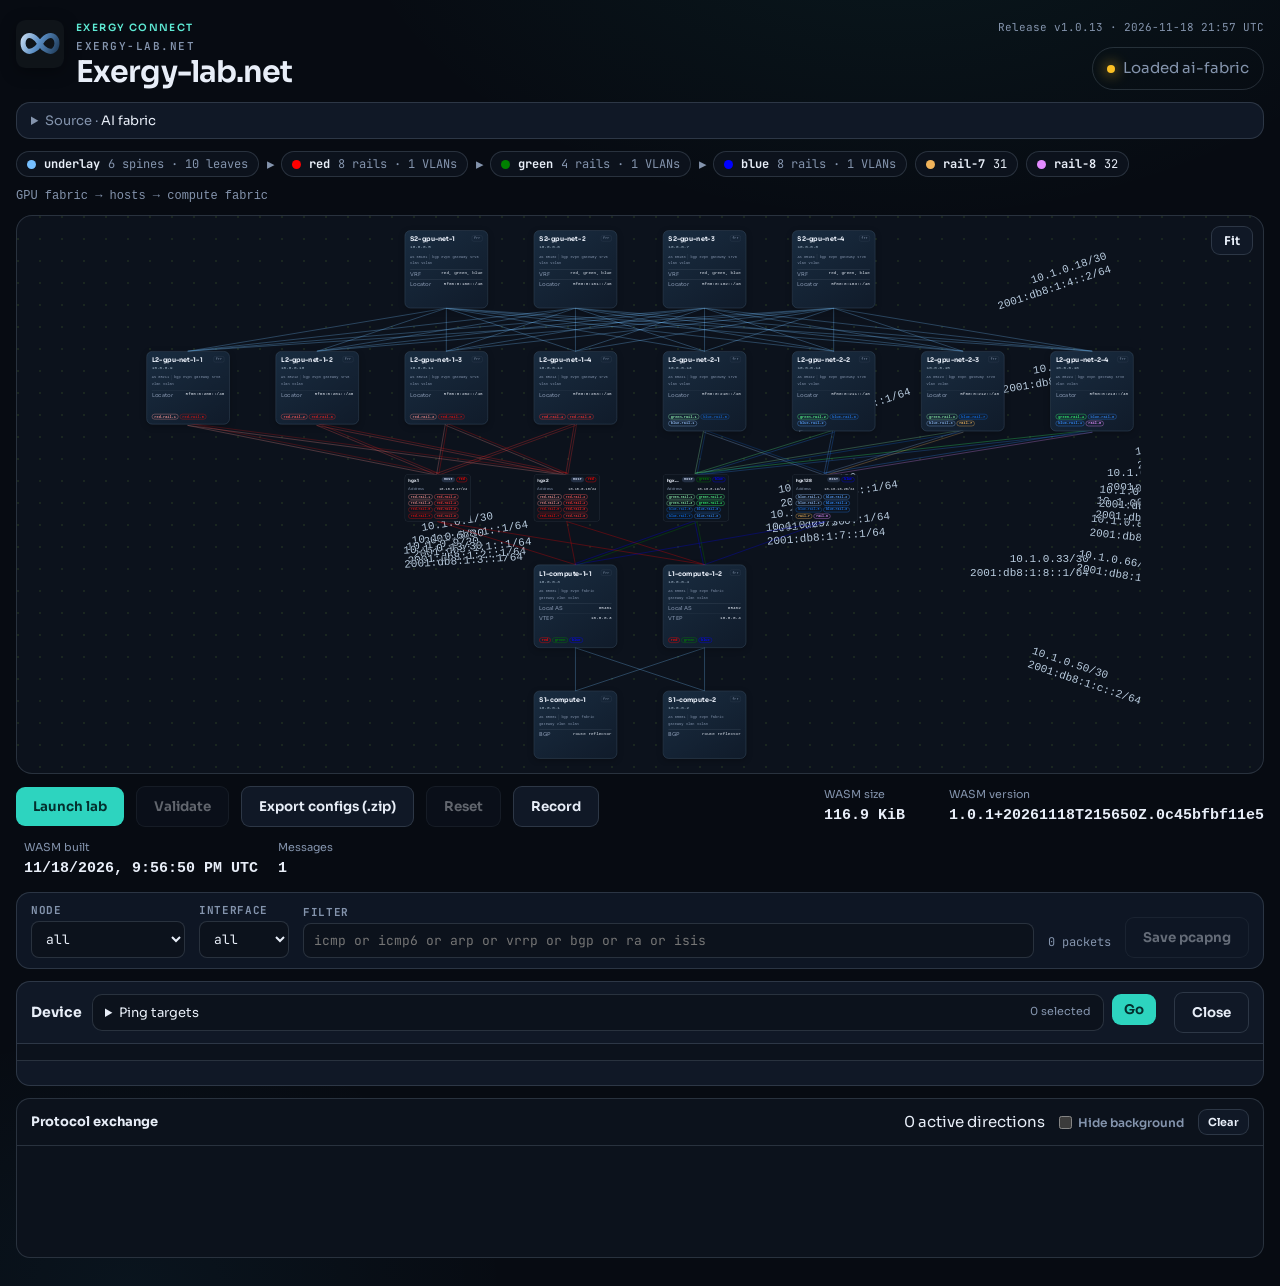
==== commit 1bb9c157: "Publish lab.net browser release v1.0.13 Source commit: 0c45bfbf11e507aab1a82a22a1cd7fca2c117c19" ====
--- a/docs/lab.net/index.html
+++ b/docs/lab.net/index.html
@@ -1 +1 @@
-<!doctype html><html lang=en><meta charset=utf-8><meta name=viewport content="width=device-width,initial-scale=1"><title>Exergy-lab.net — Exergy Connect</title><link rel=icon href=./favicon.svg type=image/svg+xml><link rel=preconnect href=https://fonts.googleapis.com><link rel=preconnect href=https://fonts.gstatic.com crossorigin><link href="https://fonts.googleapis.com/css2?family=JetBrains+Mono:wght@400;500;600&family=Sora:wght@400;500;600;700&display=swap" rel=stylesheet><link rel=stylesheet href=./styles.css><main><header><time class=release-date datetime=2026-11-18T07:01Z title="Release date and time (UTC)">Release v1.0.11 · 2026-11-18 07:01 UTC</time><div class=brand><img class=brand-logo src=./favicon.svg width=48 height=48 alt="Exergy Connect"><div class=brand-copy><div class=brand-kicker>Exergy Connect</div><p class=eyebrow id=lab-eyebrow>EXERGY-LAB.NET<h1>Exergy-lab.net</h1></div></div><div class=status><span id=status-dot></span><span id=status>Loading labs</span></div></header><section id=error-feedback class=error-feedback role=alert hidden><div><strong id=error-context></strong><p id=error-message></div><button type=button id=error-dismiss aria-label="Dismiss error">Dismiss</button></section><details id=source-selection class=source-selection open><summary>Source · <span id=source-selection-title>Choose a lab</span></summary><section class=lab-picker aria-label="Lab selection"><label for=lab-source>Source</label> <select id=lab-source disabled=disabled><option value=bundled>Bundled<option value=local-agent>Local agent</select> <label for=lab-select>Lab</label> <select id=lab-select disabled=disabled><option value="">Loading…</select> <button id=open-fabric-designer type=button class=secondary>Fabric designer</button> <button id=view-source type=button class=secondary disabled=disabled>View source</button><p class=lab-summary id=lab-summary>Choose a lab from <code>public/examples/</code>.</section></details><details id=lab-instructions class=lab-instructions hidden><summary>Lab instructions</summary><div data-instructions></div></details><dialog id=fabric-designer aria-labelledby=fabric-designer-title><form><h2 id=fabric-designer-title>Design a fabric</h2><p>Connect every leaf to every spine, and every spine to every superspine.<fieldset><legend>Scale</legend><label>Superspines <input name=superspines type=number min=0 max=16 step=1 value=0 required></label> <label>Spines <input name=spines type=number min=1 max=128 step=1 value=2 required></label> <label>Leaves <input name=leaves type=number min=1 max=256 step=1 value=4 required></label></fieldset><fieldset><legend>Test clients</legend><label>Clients per leaf <input name=clientsPerLeaf type=number min=0 max=8 step=1 value=1 required></label> <label>Client attachment <select name=clientMultihoming><option value=single>Single leaf<option value=ecmp>Routed ECMP<option value=bond>Bond — single IP</select> <small id=client-attachment-help></small></label></fieldset><fieldset><legend>Protocols</legend><label>IGP / underlay <select name=igp><option value=ospf>OSPF<option value=isis>IS-IS<option value=ebgp selected=selected>eBGP</select></label> <label>Overlay <select name=overlay><option value=none>None<option value=vxlan>VXLAN + EVPN<option value=srv6>SRv6</select></label></fieldset><label><input name=dualLoopback type=checkbox disabled=disabled> Dual loopbacks</label><p id=fabric-loopback-help>Select an overlay to use separate underlay and overlay loopbacks.<fieldset id=fabric-srv6-options hidden><legend>SRv6</legend><label><input name=srv6Static type=checkbox> Static transport</label> <label><input name=srv6Usid type=checkbox> SRv6 uSID</label><p>Generates locator and transport configuration. SRv6 data forwarding requires a native dataplane.</fieldset><output aria-live=polite></output><p role=alert><div class=fabric-designer-actions><button type=button class=secondary data-close>Cancel</button> <button type=submit>Generate and open lab</button></div></form></dialog><section class=topology id=topology aria-label="Lab topology"></section><section class=controls><button id=launch disabled=disabled>Launch lab</button> <button id=validate class=secondary disabled=disabled title="This lab has no validate section">Validate</button> <button id=export-configs class=secondary disabled=disabled>Export configs (.zip)</button> <button id=reset class=secondary disabled=disabled>Reset</button> <button id=capture class=secondary disabled=disabled>Record</button><div class=metric><span>WASM size</span><strong id=wasm-size>—</strong></div><div class=metric><span>WASM version</span><strong id=wasm-version>—</strong></div><div class=metric><span>WASM built</span><strong id=wasm-built>—</strong></div><div class=metric><span>Messages</span><strong id=message-count>0</strong></div></section><section class=capture-bar id=capture-bar hidden><label>Node <select id=capture-node><option value=all>all</select></label> <label>Interface <select id=capture-if><option value=all>all</select></label> <label class=capture-filter>Filter <input id=capture-filter spellcheck=false placeholder="icmp or icmp6 or arp or vrrp or bgp or ra or isis" autocomplete=off></label> <span id=capture-count>0 packets</span> <button type=button id=capture-save class=secondary disabled=disabled>Save pcapng</button></section><section class=inspect id=inspect hidden><div class=inspect-head><h2 id=inspect-title>Device</h2><div class=inspect-actions id=inspect-actions hidden><details id=ping-picker class=ping-picker><summary>Ping targets <span id=ping-selection-count>0 selected</span></summary><div class=ping-picker-body><div class=ping-picker-toolbar><span>Click targets to toggle</span> <button type=button id=ping-select-all class=secondary>Select all</button> <button type=button id=ping-clear class=secondary>Clear</button></div><div id=ping-target role=group aria-label="Ping targets"></div></div></details><button type=button id=ping-run>Go</button> <span id=mrc-actions></span></div><button type=button id=inspect-diff class=secondary hidden>Diff</button> <button type=button id=inspect-close class=secondary>Close</button></div><div id=inspect-diff-result aria-live=polite></div><div class=inspect-tabs id=inspect-tabs role=tablist></div><div class=inspect-pane id=inspect-body></div></section><section class=console-wrap><div class=console-head><h2>Protocol exchange</h2><div class=console-tools><span id=animation-summary title="Animations summarize bursts; recent individual events remain in the protocol log (latest 2,000 entries).">0 active directions</span> <label class=console-filter title="Hide periodic background traffic, including BGP keep-alives, from the protocol log and topology animation."><input id=hide-background type=checkbox> Hide background</label> <button id=clear>Clear</button></div></div><ol id=log class=console><li class=muted>Select a lab, then press “Launch lab”. Click a node to inspect RIB / ARP / MAC.</ol></section><dialog id=capture-dialog aria-labelledby=capture-title><div class=capture-viewer-toolbar><h2 id=capture-title>Packet capture</h2><button type=button id=capture-close class=secondary>Close</button></div><iframe id=capture-frame title="Packet capture viewer"></iframe></dialog><dialog id=source-dialog aria-labelledby=source-title><div class=source-toolbar><h2 id=source-title>Lab source</h2><div><button type=button id=source-document class=secondary>YAML</button> <button type=button id=source-resolved-yaml class=secondary>Resolved YAML</button> <button type=button id=source-resolved class=secondary>Resolved JSON</button> <button type=button id=source-copy class=secondary>Copy</button> <button type=button id=source-close class=secondary>Close</button></div></div><pre id=source-body></pre></dialog><dialog id=export-dialog aria-labelledby=export-title><form id=export-form><h2 id=export-title>Export device configs</h2><p>Choose the device flavors for this export.</p><label for=export-router-flavor>Routers</label> <select id=export-router-flavor></select> <label for=export-host-flavor>Hosts</label> <select id=export-host-flavor></select><p>Switches use Linux bridges.<details id=export-compatibility><summary>Flavor compatibility</summary><ul id=export-compatibility-list></ul></details><fieldset id=export-netbox><legend>NetBox</legend><p class=export-hint>Export runs the full validation gate, then creates the site, devices, wiring, and rendered configs. Allow this page's origin in NetBox <code>CORS_ORIGIN_WHITELIST</code>. Auth uses <code>Authorization: Token</code>.</p><label for=export-netbox-url>URL</label> <input id=export-netbox-url name=netboxUrl type=url placeholder=http://127.0.0.1:8000 autocomplete=off> <label for=export-netbox-token>API token</label> <input id=export-netbox-token name=netboxToken type=password autocomplete=off> <label class=export-remember><input id=export-netbox-remember type=checkbox> Save URL and token in this browser</label> <label for=export-netbox-site>Site name</label> <input id=export-netbox-site name=netboxSite autocomplete=off><div class=export-budgets><label>Spine ports <input id=export-budget-spine name=budgetSpine type=number min=1 value=64></label> <label>Leaf ports <input id=export-budget-leaf name=budgetLeaf type=number min=1 value=64></label> <label>Host ports <input id=export-budget-host name=budgetHost type=number min=1 value=10></label></div></fieldset><p id=export-error role=alert hidden><div id=export-progress hidden><div class=export-progress-track aria-hidden=true><div id=export-progress-bar class=export-progress-bar></div></div><p id=export-status role=status aria-live=polite></div><div class=export-actions><button type=button id=export-cancel class=secondary>Cancel</button> <button type=button id=export-netbox-submit class=secondary>Export to NetBox</button> <button type=submit>Download ZIP</button></div></form></dialog></main><script type=module src=./app.js></script>+<!doctype html><html lang=en><meta charset=utf-8><meta name=viewport content="width=device-width,initial-scale=1"><title>Exergy-lab.net — Exergy Connect</title><link rel=icon href=./favicon.svg type=image/svg+xml><link rel=preconnect href=https://fonts.googleapis.com><link rel=preconnect href=https://fonts.gstatic.com crossorigin><link href="https://fonts.googleapis.com/css2?family=JetBrains+Mono:wght@400;500;600&family=Sora:wght@400;500;600;700&display=swap" rel=stylesheet><link rel=stylesheet href=./styles.css><main><header><time class=release-date datetime=2026-11-18T21:57Z title="Release date and time (UTC)">Release v1.0.13 · 2026-11-18 21:57 UTC</time><div class=brand><img class=brand-logo src=./favicon.svg width=48 height=48 alt="Exergy Connect"><div class=brand-copy><div class=brand-kicker>Exergy Connect</div><p class=eyebrow id=lab-eyebrow>EXERGY-LAB.NET<h1>Exergy-lab.net</h1></div></div><div class=status><span id=status-dot></span><span id=status>Loading labs</span></div></header><section id=error-feedback class=error-feedback role=alert hidden><div><strong id=error-context></strong><p id=error-message></div><button type=button id=error-dismiss aria-label="Dismiss error">Dismiss</button></section><details id=source-selection class=source-selection open><summary>Source · <span id=source-selection-title>Choose a lab</span></summary><section class=lab-picker aria-label="Lab selection"><label for=lab-source>Source</label> <select id=lab-source disabled=disabled><option value=bundled>Bundled<option value=local-agent>Local agent</select> <label for=lab-select>Lab</label> <select id=lab-select disabled=disabled><option value="">Loading…</select> <button id=open-fabric-designer type=button class=secondary>Fabric designer</button> <button id=view-source type=button class=secondary disabled=disabled>View source</button><p class=lab-summary id=lab-summary>Choose a lab from <code>public/examples/</code>.</section></details><details id=lab-instructions class=lab-instructions hidden><summary>Lab instructions</summary><div data-instructions></div></details><dialog id=fabric-designer aria-labelledby=fabric-designer-title><form><h2 id=fabric-designer-title>Design a fabric</h2><p>Connect every leaf to every spine, and every spine to every superspine.<fieldset><legend>Scale</legend><label>Superspines <input name=superspines type=number min=0 max=16 step=1 value=0 required></label> <label>Spines <input name=spines type=number min=1 max=128 step=1 value=2 required></label> <label>Leaves <input name=leaves type=number min=1 max=256 step=1 value=4 required></label></fieldset><fieldset><legend>Test clients</legend><label>Clients per leaf <input name=clientsPerLeaf type=number min=0 max=8 step=1 value=1 required></label> <label>Client attachment <select name=clientMultihoming><option value=single>Single leaf<option value=ecmp>Routed ECMP<option value=bond>Bond — single IP</select> <small id=client-attachment-help></small></label></fieldset><fieldset><legend>Protocols</legend><label>IGP / underlay <select name=igp><option value=ospf>OSPF<option value=isis>IS-IS<option value=ebgp selected=selected>eBGP</select></label> <label>Overlay <select name=overlay><option value=none>None<option value=vxlan>VXLAN + EVPN<option value=srv6>SRv6</select></label></fieldset><label><input name=dualLoopback type=checkbox disabled=disabled> Dual loopbacks</label><p id=fabric-loopback-help>Select an overlay to use separate underlay and overlay loopbacks.<fieldset id=fabric-srv6-options hidden><legend>SRv6</legend><label><input name=srv6Static type=checkbox> Static transport</label> <label><input name=srv6Usid type=checkbox> SRv6 uSID</label><p>Generates locator and transport configuration. SRv6 data forwarding requires a native dataplane.</fieldset><output aria-live=polite></output><p role=alert><div class=fabric-designer-actions><button type=button class=secondary data-close>Cancel</button> <button type=submit>Generate and open lab</button></div></form></dialog><section class=topology id=topology aria-label="Lab topology"></section><section class=controls><button id=launch disabled=disabled>Launch lab</button> <button id=validate class=secondary disabled=disabled title="This lab has no validate section">Validate</button> <button id=export-configs class=secondary disabled=disabled>Export configs (.zip)</button> <button id=reset class=secondary disabled=disabled>Reset</button> <button id=capture class=secondary disabled=disabled>Record</button><div class=metric><span>WASM size</span><strong id=wasm-size>—</strong></div><div class=metric><span>WASM version</span><strong id=wasm-version>—</strong></div><div class=metric><span>WASM built</span><strong id=wasm-built>—</strong></div><div class=metric><span>Messages</span><strong id=message-count>0</strong></div></section><section class=capture-bar id=capture-bar hidden><label>Node <select id=capture-node><option value=all>all</select></label> <label>Interface <select id=capture-if><option value=all>all</select></label> <label class=capture-filter>Filter <input id=capture-filter spellcheck=false placeholder="icmp or icmp6 or arp or vrrp or bgp or ra or isis" autocomplete=off></label> <span id=capture-count>0 packets</span> <button type=button id=capture-save class=secondary disabled=disabled>Save pcapng</button></section><section class=inspect id=inspect hidden><div class=inspect-head><h2 id=inspect-title>Device</h2><div class=inspect-actions id=inspect-actions hidden><details id=ping-picker class=ping-picker><summary>Ping targets <span id=ping-selection-count>0 selected</span></summary><div class=ping-picker-body><div class=ping-picker-toolbar><span>Click targets to toggle</span> <button type=button id=ping-select-all class=secondary>Select all</button> <button type=button id=ping-clear class=secondary>Clear</button></div><div id=ping-target role=group aria-label="Ping targets"></div></div></details><button type=button id=ping-run>Go</button> <span id=mrc-actions></span></div><button type=button id=inspect-diff class=secondary hidden>Diff</button> <button type=button id=inspect-close class=secondary>Close</button></div><div id=inspect-diff-result aria-live=polite></div><div class=inspect-tabs id=inspect-tabs role=tablist></div><div class=inspect-pane id=inspect-body></div></section><section class=console-wrap><div class=console-head><h2>Protocol exchange</h2><div class=console-tools><span id=animation-summary title="Animations summarize bursts; recent individual events remain in the protocol log (latest 2,000 entries).">0 active directions</span> <label class=console-filter title="Hide periodic background traffic, including BGP keep-alives, from the protocol log and topology animation."><input id=hide-background type=checkbox> Hide background</label> <button id=clear>Clear</button></div></div><ol id=log class=console><li class=muted>Select a lab, then press “Launch lab”. Click a node to inspect RIB / ARP / MAC.</ol></section><dialog id=capture-dialog aria-labelledby=capture-title><div class=capture-viewer-toolbar><h2 id=capture-title>Packet capture</h2><button type=button id=capture-close class=secondary>Close</button></div><iframe id=capture-frame title="Packet capture viewer"></iframe></dialog><dialog id=source-dialog aria-labelledby=source-title><div class=source-toolbar><h2 id=source-title>Lab source</h2><div><button type=button id=source-document class=secondary>YAML</button> <button type=button id=source-resolved-yaml class=secondary>Resolved YAML</button> <button type=button id=source-resolved class=secondary>Resolved JSON</button> <button type=button id=source-copy class=secondary>Copy</button> <button type=button id=source-close class=secondary>Close</button></div></div><pre id=source-body></pre></dialog><dialog id=export-dialog aria-labelledby=export-title><form id=export-form><h2 id=export-title>Export device configs</h2><p>Choose the device flavors for this export.</p><label for=export-router-flavor>Routers</label> <select id=export-router-flavor></select> <label for=export-host-flavor>Hosts</label> <select id=export-host-flavor></select><p>Switches use Linux bridges.<details id=export-compatibility><summary>Flavor compatibility</summary><ul id=export-compatibility-list></ul></details><fieldset id=export-netbox><legend>NetBox</legend><p class=export-hint>Export runs the full validation gate, then creates the site, devices, wiring, and rendered configs. Allow this page's origin in NetBox <code>CORS_ORIGIN_WHITELIST</code>. Auth uses <code>Authorization: Token</code>.</p><label for=export-netbox-url>URL</label> <input id=export-netbox-url name=netboxUrl type=url placeholder=http://127.0.0.1:8000 autocomplete=off> <label for=export-netbox-token>API token</label> <input id=export-netbox-token name=netboxToken type=password autocomplete=off> <label class=export-remember><input id=export-netbox-remember type=checkbox> Save URL and token in this browser</label> <label for=export-netbox-site>Site name</label> <input id=export-netbox-site name=netboxSite autocomplete=off><div class=export-budgets><label>Spine ports <input id=export-budget-spine name=budgetSpine type=number min=1 value=64></label> <label>Leaf ports <input id=export-budget-leaf name=budgetLeaf type=number min=1 value=64></label> <label>Host ports <input id=export-budget-host name=budgetHost type=number min=1 value=10></label></div></fieldset><p id=export-error role=alert hidden><div id=export-progress hidden><div class=export-progress-track aria-hidden=true><div id=export-progress-bar class=export-progress-bar></div></div><p id=export-status role=status aria-live=polite></div><div class=export-actions><button type=button id=export-cancel class=secondary>Cancel</button> <button type=button id=export-netbox-submit class=secondary>Export to NetBox</button> <button type=submit>Download ZIP</button></div></form></dialog></main><script type=module src=./app.js></script>
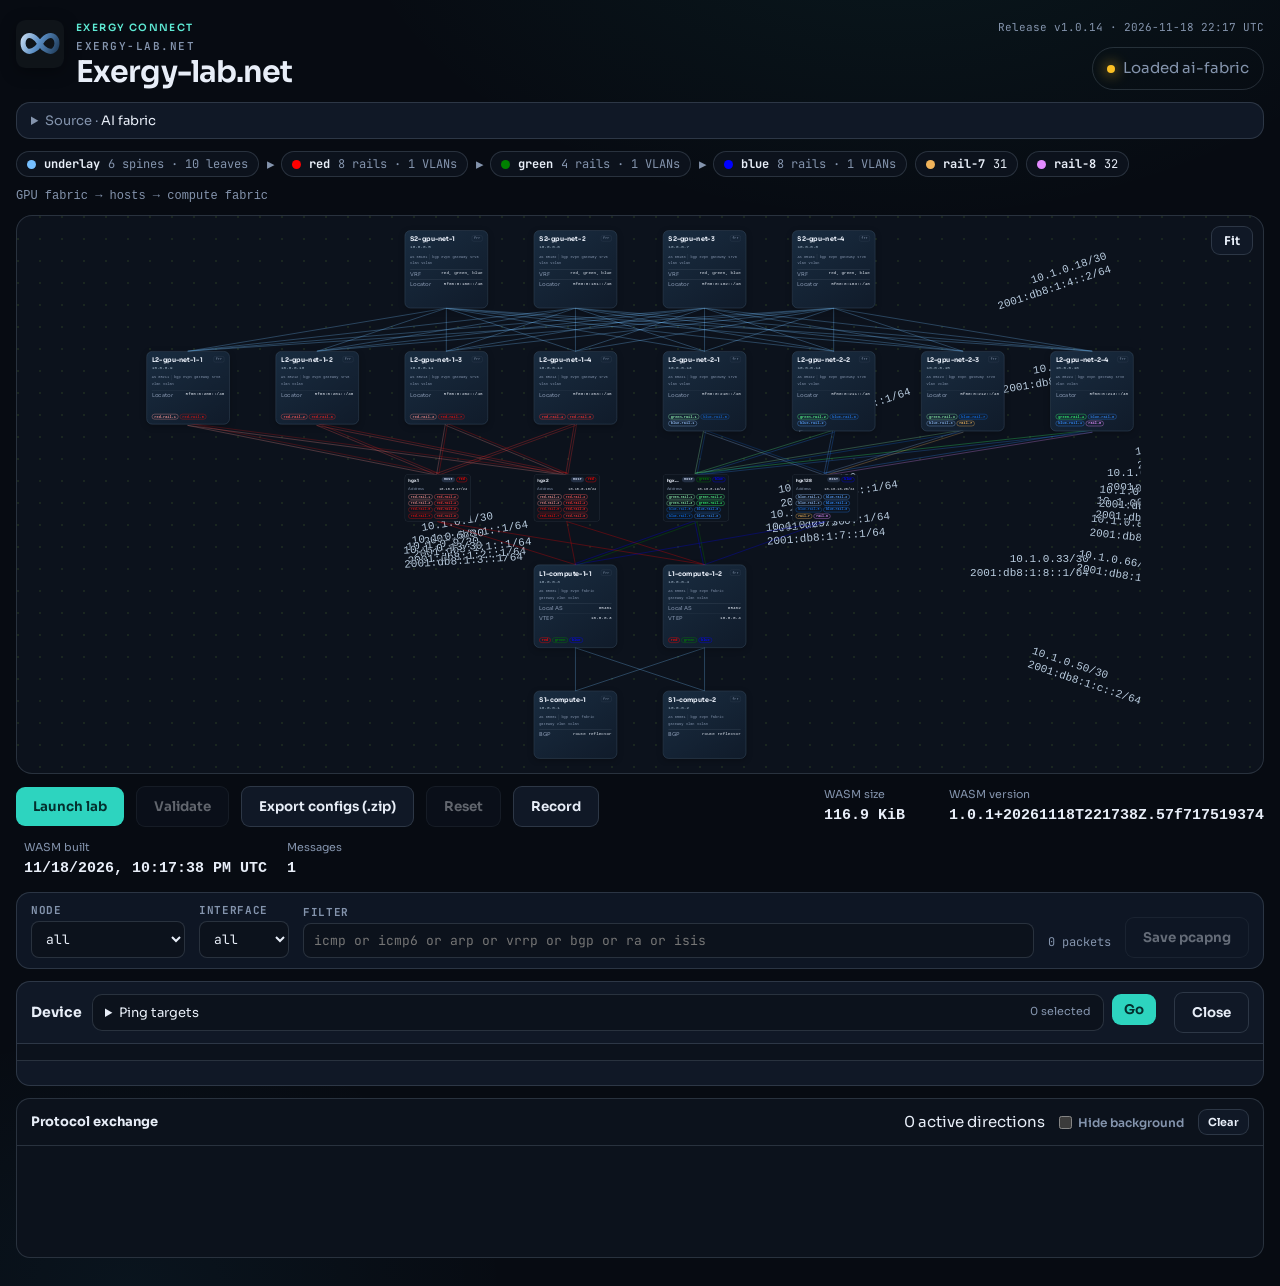
==== commit 337e1c41: "Publish lab.net browser release v1.0.14 Source commit: 57f717519374804754717a1dcd6f72a5e3bc609b" ====
--- a/docs/lab.net/index.html
+++ b/docs/lab.net/index.html
@@ -1 +1 @@
-<!doctype html><html lang=en><meta charset=utf-8><meta name=viewport content="width=device-width,initial-scale=1"><title>Exergy-lab.net — Exergy Connect</title><link rel=icon href=./favicon.svg type=image/svg+xml><link rel=preconnect href=https://fonts.googleapis.com><link rel=preconnect href=https://fonts.gstatic.com crossorigin><link href="https://fonts.googleapis.com/css2?family=JetBrains+Mono:wght@400;500;600&family=Sora:wght@400;500;600;700&display=swap" rel=stylesheet><link rel=stylesheet href=./styles.css><main><header><time class=release-date datetime=2026-11-18T21:57Z title="Release date and time (UTC)">Release v1.0.13 · 2026-11-18 21:57 UTC</time><div class=brand><img class=brand-logo src=./favicon.svg width=48 height=48 alt="Exergy Connect"><div class=brand-copy><div class=brand-kicker>Exergy Connect</div><p class=eyebrow id=lab-eyebrow>EXERGY-LAB.NET<h1>Exergy-lab.net</h1></div></div><div class=status><span id=status-dot></span><span id=status>Loading labs</span></div></header><section id=error-feedback class=error-feedback role=alert hidden><div><strong id=error-context></strong><p id=error-message></div><button type=button id=error-dismiss aria-label="Dismiss error">Dismiss</button></section><details id=source-selection class=source-selection open><summary>Source · <span id=source-selection-title>Choose a lab</span></summary><section class=lab-picker aria-label="Lab selection"><label for=lab-source>Source</label> <select id=lab-source disabled=disabled><option value=bundled>Bundled<option value=local-agent>Local agent</select> <label for=lab-select>Lab</label> <select id=lab-select disabled=disabled><option value="">Loading…</select> <button id=open-fabric-designer type=button class=secondary>Fabric designer</button> <button id=view-source type=button class=secondary disabled=disabled>View source</button><p class=lab-summary id=lab-summary>Choose a lab from <code>public/examples/</code>.</section></details><details id=lab-instructions class=lab-instructions hidden><summary>Lab instructions</summary><div data-instructions></div></details><dialog id=fabric-designer aria-labelledby=fabric-designer-title><form><h2 id=fabric-designer-title>Design a fabric</h2><p>Connect every leaf to every spine, and every spine to every superspine.<fieldset><legend>Scale</legend><label>Superspines <input name=superspines type=number min=0 max=16 step=1 value=0 required></label> <label>Spines <input name=spines type=number min=1 max=128 step=1 value=2 required></label> <label>Leaves <input name=leaves type=number min=1 max=256 step=1 value=4 required></label></fieldset><fieldset><legend>Test clients</legend><label>Clients per leaf <input name=clientsPerLeaf type=number min=0 max=8 step=1 value=1 required></label> <label>Client attachment <select name=clientMultihoming><option value=single>Single leaf<option value=ecmp>Routed ECMP<option value=bond>Bond — single IP</select> <small id=client-attachment-help></small></label></fieldset><fieldset><legend>Protocols</legend><label>IGP / underlay <select name=igp><option value=ospf>OSPF<option value=isis>IS-IS<option value=ebgp selected=selected>eBGP</select></label> <label>Overlay <select name=overlay><option value=none>None<option value=vxlan>VXLAN + EVPN<option value=srv6>SRv6</select></label></fieldset><label><input name=dualLoopback type=checkbox disabled=disabled> Dual loopbacks</label><p id=fabric-loopback-help>Select an overlay to use separate underlay and overlay loopbacks.<fieldset id=fabric-srv6-options hidden><legend>SRv6</legend><label><input name=srv6Static type=checkbox> Static transport</label> <label><input name=srv6Usid type=checkbox> SRv6 uSID</label><p>Generates locator and transport configuration. SRv6 data forwarding requires a native dataplane.</fieldset><output aria-live=polite></output><p role=alert><div class=fabric-designer-actions><button type=button class=secondary data-close>Cancel</button> <button type=submit>Generate and open lab</button></div></form></dialog><section class=topology id=topology aria-label="Lab topology"></section><section class=controls><button id=launch disabled=disabled>Launch lab</button> <button id=validate class=secondary disabled=disabled title="This lab has no validate section">Validate</button> <button id=export-configs class=secondary disabled=disabled>Export configs (.zip)</button> <button id=reset class=secondary disabled=disabled>Reset</button> <button id=capture class=secondary disabled=disabled>Record</button><div class=metric><span>WASM size</span><strong id=wasm-size>—</strong></div><div class=metric><span>WASM version</span><strong id=wasm-version>—</strong></div><div class=metric><span>WASM built</span><strong id=wasm-built>—</strong></div><div class=metric><span>Messages</span><strong id=message-count>0</strong></div></section><section class=capture-bar id=capture-bar hidden><label>Node <select id=capture-node><option value=all>all</select></label> <label>Interface <select id=capture-if><option value=all>all</select></label> <label class=capture-filter>Filter <input id=capture-filter spellcheck=false placeholder="icmp or icmp6 or arp or vrrp or bgp or ra or isis" autocomplete=off></label> <span id=capture-count>0 packets</span> <button type=button id=capture-save class=secondary disabled=disabled>Save pcapng</button></section><section class=inspect id=inspect hidden><div class=inspect-head><h2 id=inspect-title>Device</h2><div class=inspect-actions id=inspect-actions hidden><details id=ping-picker class=ping-picker><summary>Ping targets <span id=ping-selection-count>0 selected</span></summary><div class=ping-picker-body><div class=ping-picker-toolbar><span>Click targets to toggle</span> <button type=button id=ping-select-all class=secondary>Select all</button> <button type=button id=ping-clear class=secondary>Clear</button></div><div id=ping-target role=group aria-label="Ping targets"></div></div></details><button type=button id=ping-run>Go</button> <span id=mrc-actions></span></div><button type=button id=inspect-diff class=secondary hidden>Diff</button> <button type=button id=inspect-close class=secondary>Close</button></div><div id=inspect-diff-result aria-live=polite></div><div class=inspect-tabs id=inspect-tabs role=tablist></div><div class=inspect-pane id=inspect-body></div></section><section class=console-wrap><div class=console-head><h2>Protocol exchange</h2><div class=console-tools><span id=animation-summary title="Animations summarize bursts; recent individual events remain in the protocol log (latest 2,000 entries).">0 active directions</span> <label class=console-filter title="Hide periodic background traffic, including BGP keep-alives, from the protocol log and topology animation."><input id=hide-background type=checkbox> Hide background</label> <button id=clear>Clear</button></div></div><ol id=log class=console><li class=muted>Select a lab, then press “Launch lab”. Click a node to inspect RIB / ARP / MAC.</ol></section><dialog id=capture-dialog aria-labelledby=capture-title><div class=capture-viewer-toolbar><h2 id=capture-title>Packet capture</h2><button type=button id=capture-close class=secondary>Close</button></div><iframe id=capture-frame title="Packet capture viewer"></iframe></dialog><dialog id=source-dialog aria-labelledby=source-title><div class=source-toolbar><h2 id=source-title>Lab source</h2><div><button type=button id=source-document class=secondary>YAML</button> <button type=button id=source-resolved-yaml class=secondary>Resolved YAML</button> <button type=button id=source-resolved class=secondary>Resolved JSON</button> <button type=button id=source-copy class=secondary>Copy</button> <button type=button id=source-close class=secondary>Close</button></div></div><pre id=source-body></pre></dialog><dialog id=export-dialog aria-labelledby=export-title><form id=export-form><h2 id=export-title>Export device configs</h2><p>Choose the device flavors for this export.</p><label for=export-router-flavor>Routers</label> <select id=export-router-flavor></select> <label for=export-host-flavor>Hosts</label> <select id=export-host-flavor></select><p>Switches use Linux bridges.<details id=export-compatibility><summary>Flavor compatibility</summary><ul id=export-compatibility-list></ul></details><fieldset id=export-netbox><legend>NetBox</legend><p class=export-hint>Export runs the full validation gate, then creates the site, devices, wiring, and rendered configs. Allow this page's origin in NetBox <code>CORS_ORIGIN_WHITELIST</code>. Auth uses <code>Authorization: Token</code>.</p><label for=export-netbox-url>URL</label> <input id=export-netbox-url name=netboxUrl type=url placeholder=http://127.0.0.1:8000 autocomplete=off> <label for=export-netbox-token>API token</label> <input id=export-netbox-token name=netboxToken type=password autocomplete=off> <label class=export-remember><input id=export-netbox-remember type=checkbox> Save URL and token in this browser</label> <label for=export-netbox-site>Site name</label> <input id=export-netbox-site name=netboxSite autocomplete=off><div class=export-budgets><label>Spine ports <input id=export-budget-spine name=budgetSpine type=number min=1 value=64></label> <label>Leaf ports <input id=export-budget-leaf name=budgetLeaf type=number min=1 value=64></label> <label>Host ports <input id=export-budget-host name=budgetHost type=number min=1 value=10></label></div></fieldset><p id=export-error role=alert hidden><div id=export-progress hidden><div class=export-progress-track aria-hidden=true><div id=export-progress-bar class=export-progress-bar></div></div><p id=export-status role=status aria-live=polite></div><div class=export-actions><button type=button id=export-cancel class=secondary>Cancel</button> <button type=button id=export-netbox-submit class=secondary>Export to NetBox</button> <button type=submit>Download ZIP</button></div></form></dialog></main><script type=module src=./app.js></script>+<!doctype html><html lang=en><meta charset=utf-8><meta name=viewport content="width=device-width,initial-scale=1"><title>Exergy-lab.net — Exergy Connect</title><link rel=icon href=./favicon.svg type=image/svg+xml><link rel=preconnect href=https://fonts.googleapis.com><link rel=preconnect href=https://fonts.gstatic.com crossorigin><link href="https://fonts.googleapis.com/css2?family=JetBrains+Mono:wght@400;500;600&family=Sora:wght@400;500;600;700&display=swap" rel=stylesheet><link rel=stylesheet href=./styles.css><main><header><time class=release-date datetime=2026-11-18T22:17Z title="Release date and time (UTC)">Release v1.0.14 · 2026-11-18 22:17 UTC</time><div class=brand><img class=brand-logo src=./favicon.svg width=48 height=48 alt="Exergy Connect"><div class=brand-copy><div class=brand-kicker>Exergy Connect</div><p class=eyebrow id=lab-eyebrow>EXERGY-LAB.NET<h1>Exergy-lab.net</h1></div></div><div class=status><span id=status-dot></span><span id=status>Loading labs</span></div></header><section id=error-feedback class=error-feedback role=alert hidden><div><strong id=error-context></strong><p id=error-message></div><button type=button id=error-dismiss aria-label="Dismiss error">Dismiss</button></section><details id=source-selection class=source-selection open><summary>Source · <span id=source-selection-title>Choose a lab</span></summary><section class=lab-picker aria-label="Lab selection"><label for=lab-source>Source</label> <select id=lab-source disabled=disabled><option value=bundled>Bundled<option value=local-agent>Local agent</select> <label for=lab-select>Lab</label> <select id=lab-select disabled=disabled><option value="">Loading…</select> <button id=open-fabric-designer type=button class=secondary>Fabric designer</button> <button id=view-source type=button class=secondary disabled=disabled>View source</button><p class=lab-summary id=lab-summary>Choose a lab from <code>public/examples/</code>.</section></details><details id=lab-instructions class=lab-instructions hidden><summary>Lab instructions</summary><div data-instructions></div></details><dialog id=fabric-designer aria-labelledby=fabric-designer-title><form><h2 id=fabric-designer-title>Design a fabric</h2><p>Connect every leaf to every spine, and every spine to every superspine.<fieldset><legend>Scale</legend><label>Superspines <input name=superspines type=number min=0 max=16 step=1 value=0 required></label> <label>Spines <input name=spines type=number min=1 max=128 step=1 value=2 required></label> <label>Leaves <input name=leaves type=number min=1 max=256 step=1 value=4 required></label></fieldset><fieldset><legend>Test clients</legend><label>Clients per leaf <input name=clientsPerLeaf type=number min=0 max=8 step=1 value=1 required></label> <label>Client attachment <select name=clientMultihoming><option value=single>Single leaf<option value=ecmp>Routed ECMP<option value=bond>Bond — single IP</select> <small id=client-attachment-help></small></label></fieldset><fieldset><legend>Protocols</legend><label>IGP / underlay <select name=igp><option value=ospf>OSPF<option value=isis>IS-IS<option value=ebgp selected=selected>eBGP</select></label> <label>Overlay <select name=overlay><option value=none>None<option value=vxlan>VXLAN + EVPN<option value=srv6>SRv6</select></label></fieldset><label><input name=dualLoopback type=checkbox disabled=disabled> Dual loopbacks</label><p id=fabric-loopback-help>Select an overlay to use separate underlay and overlay loopbacks.<fieldset id=fabric-srv6-options hidden><legend>SRv6</legend><label><input name=srv6Static type=checkbox> Static transport</label> <label><input name=srv6Usid type=checkbox> SRv6 uSID</label><p>Generates locator and transport configuration. SRv6 data forwarding requires a native dataplane.</fieldset><output aria-live=polite></output><p role=alert><div class=fabric-designer-actions><button type=button class=secondary data-close>Cancel</button> <button type=submit>Generate and open lab</button></div></form></dialog><section class=topology id=topology aria-label="Lab topology"></section><section class=controls><button id=launch disabled=disabled>Launch lab</button> <button id=validate class=secondary disabled=disabled title="This lab has no validate section">Validate</button> <button id=export-configs class=secondary disabled=disabled>Export configs (.zip)</button> <button id=reset class=secondary disabled=disabled>Reset</button> <button id=capture class=secondary disabled=disabled>Record</button><div class=metric><span>WASM size</span><strong id=wasm-size>—</strong></div><div class=metric><span>WASM version</span><strong id=wasm-version>—</strong></div><div class=metric><span>WASM built</span><strong id=wasm-built>—</strong></div><div class=metric><span>Messages</span><strong id=message-count>0</strong></div></section><section class=capture-bar id=capture-bar hidden><label>Node <select id=capture-node><option value=all>all</select></label> <label>Interface <select id=capture-if><option value=all>all</select></label> <label class=capture-filter>Filter <input id=capture-filter spellcheck=false placeholder="icmp or icmp6 or arp or vrrp or bgp or ra or isis" autocomplete=off></label> <span id=capture-count>0 packets</span> <button type=button id=capture-save class=secondary disabled=disabled>Save pcapng</button></section><section class=inspect id=inspect hidden><div class=inspect-head><h2 id=inspect-title>Device</h2><div class=inspect-actions id=inspect-actions hidden><details id=ping-picker class=ping-picker><summary>Ping targets <span id=ping-selection-count>0 selected</span></summary><div class=ping-picker-body><div class=ping-picker-toolbar><span>Click targets to toggle</span> <button type=button id=ping-select-all class=secondary>Select all</button> <button type=button id=ping-clear class=secondary>Clear</button></div><div id=ping-target role=group aria-label="Ping targets"></div></div></details><button type=button id=ping-run>Go</button> <span id=mrc-actions></span></div><button type=button id=inspect-diff class=secondary hidden>Diff</button> <button type=button id=inspect-close class=secondary>Close</button></div><div id=inspect-diff-result aria-live=polite></div><div class=inspect-tabs id=inspect-tabs role=tablist></div><div class=inspect-pane id=inspect-body></div></section><section class=console-wrap><div class=console-head><h2>Protocol exchange</h2><div class=console-tools><span id=animation-summary title="Animations summarize bursts; recent individual events remain in the protocol log (latest 2,000 entries).">0 active directions</span> <label class=console-filter title="Hide periodic background traffic, including BGP keep-alives, from the protocol log and topology animation."><input id=hide-background type=checkbox> Hide background</label> <button id=clear>Clear</button></div></div><ol id=log class=console><li class=muted>Select a lab, then press “Launch lab”. Click a node to inspect RIB / ARP / MAC.</ol></section><dialog id=capture-dialog aria-labelledby=capture-title><div class=capture-viewer-toolbar><h2 id=capture-title>Packet capture</h2><button type=button id=capture-close class=secondary>Close</button></div><iframe id=capture-frame title="Packet capture viewer"></iframe></dialog><dialog id=source-dialog aria-labelledby=source-title><div class=source-toolbar><h2 id=source-title>Lab source</h2><div><button type=button id=source-document class=secondary>YAML</button> <button type=button id=source-resolved-yaml class=secondary>Resolved YAML</button> <button type=button id=source-resolved class=secondary>Resolved JSON</button> <button type=button id=source-copy class=secondary>Copy</button> <button type=button id=source-close class=secondary>Close</button></div></div><pre id=source-body></pre></dialog><dialog id=export-dialog aria-labelledby=export-title><form id=export-form><h2 id=export-title>Export device configs</h2><p>Choose the device flavors for this export.</p><label for=export-router-flavor>Routers</label> <select id=export-router-flavor></select> <label for=export-host-flavor>Hosts</label> <select id=export-host-flavor></select><p>Switches use Linux bridges.<details id=export-compatibility><summary>Flavor compatibility</summary><ul id=export-compatibility-list></ul></details><fieldset id=export-netbox><legend>NetBox</legend><p class=export-hint>Export runs the full validation gate, then creates the site, devices, wiring, and rendered configs. Allow this page's origin in NetBox <code>CORS_ORIGIN_WHITELIST</code>. Auth uses <code>Authorization: Token</code>.</p><label for=export-netbox-url>URL</label> <input id=export-netbox-url name=netboxUrl type=url placeholder=http://127.0.0.1:8000 autocomplete=off> <label for=export-netbox-token>API token</label> <input id=export-netbox-token name=netboxToken type=password autocomplete=off> <label class=export-remember><input id=export-netbox-remember type=checkbox> Save URL and token in this browser</label> <label for=export-netbox-site>Site name</label> <input id=export-netbox-site name=netboxSite autocomplete=off><div class=export-budgets><label>Spine ports <input id=export-budget-spine name=budgetSpine type=number min=1 value=64></label> <label>Leaf ports <input id=export-budget-leaf name=budgetLeaf type=number min=1 value=64></label> <label>Host ports <input id=export-budget-host name=budgetHost type=number min=1 value=10></label></div></fieldset><p id=export-error role=alert hidden><div id=export-progress hidden><div class=export-progress-track aria-hidden=true><div id=export-progress-bar class=export-progress-bar></div></div><p id=export-status role=status aria-live=polite></div><div class=export-actions><button type=button id=export-cancel class=secondary>Cancel</button> <button type=button id=export-netbox-submit class=secondary>Export to NetBox</button> <button type=submit>Download ZIP</button></div></form></dialog></main><script type=module src=./app.js></script>
